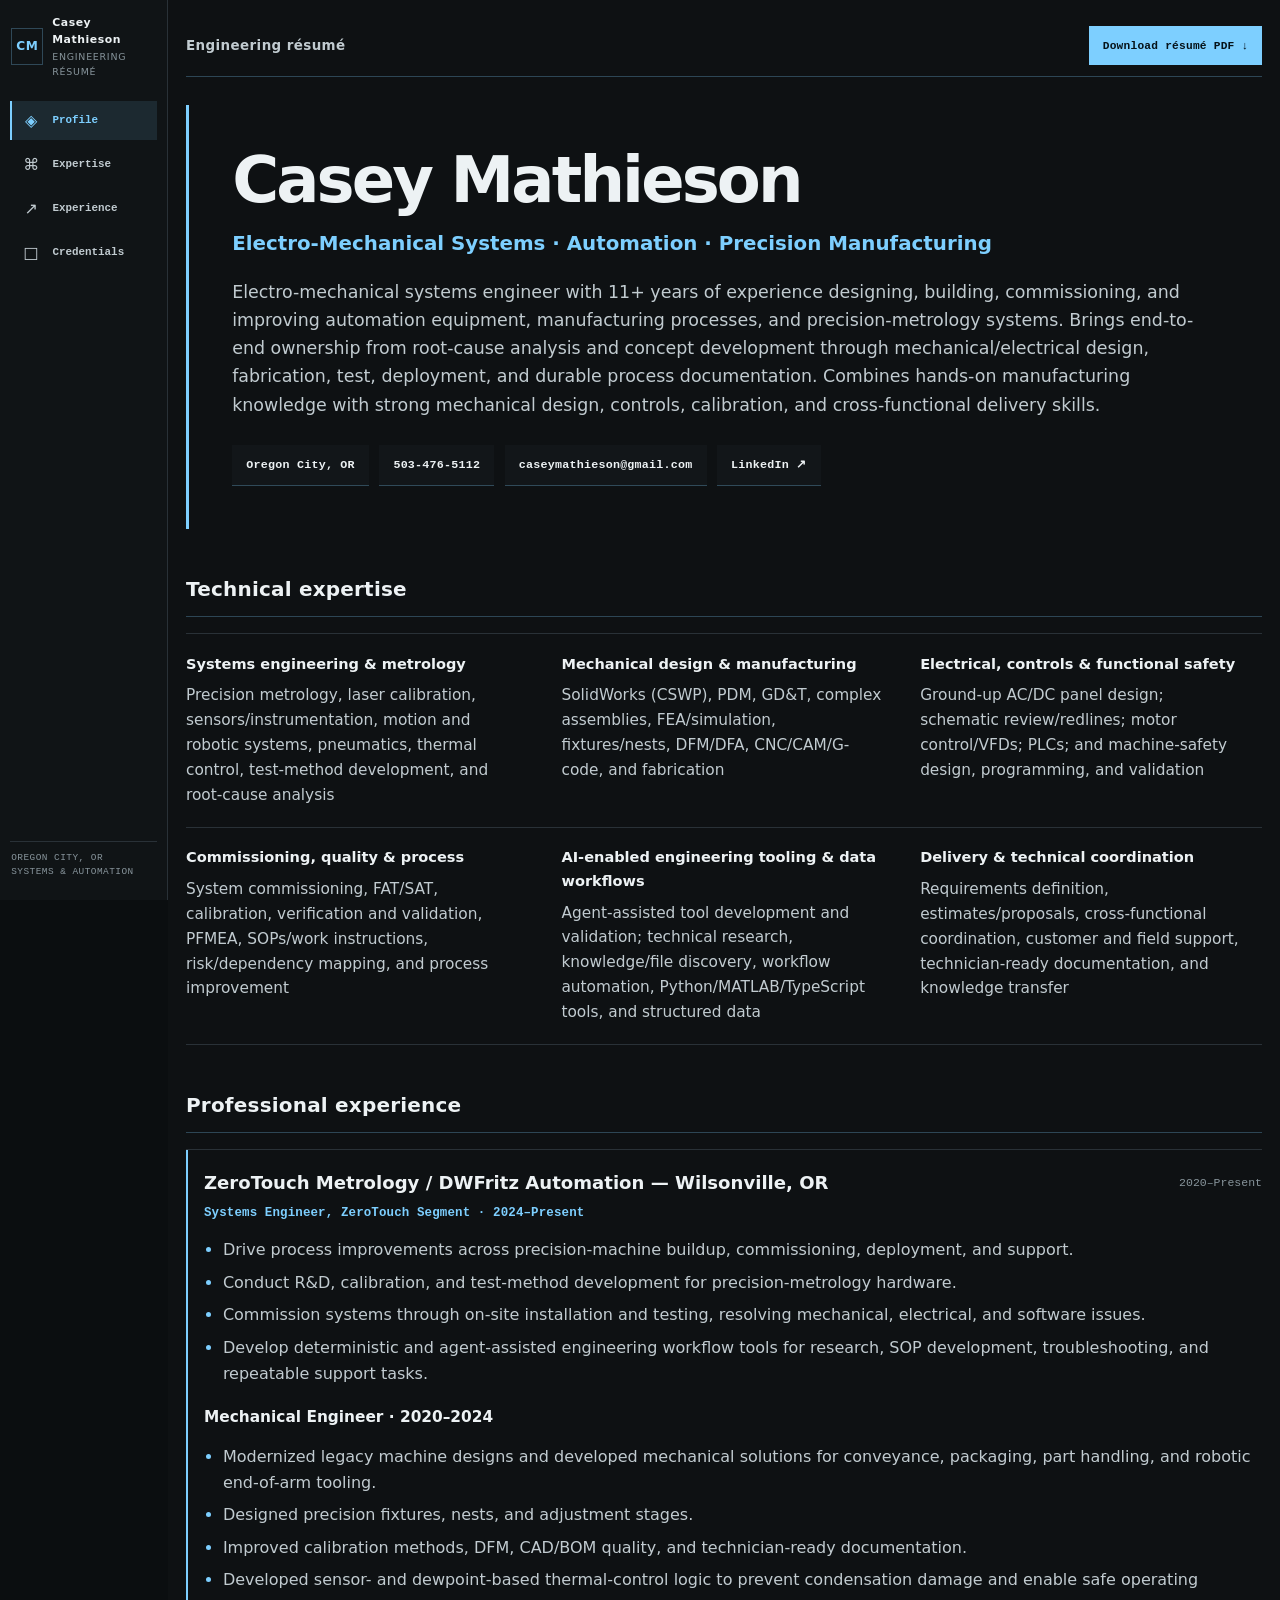
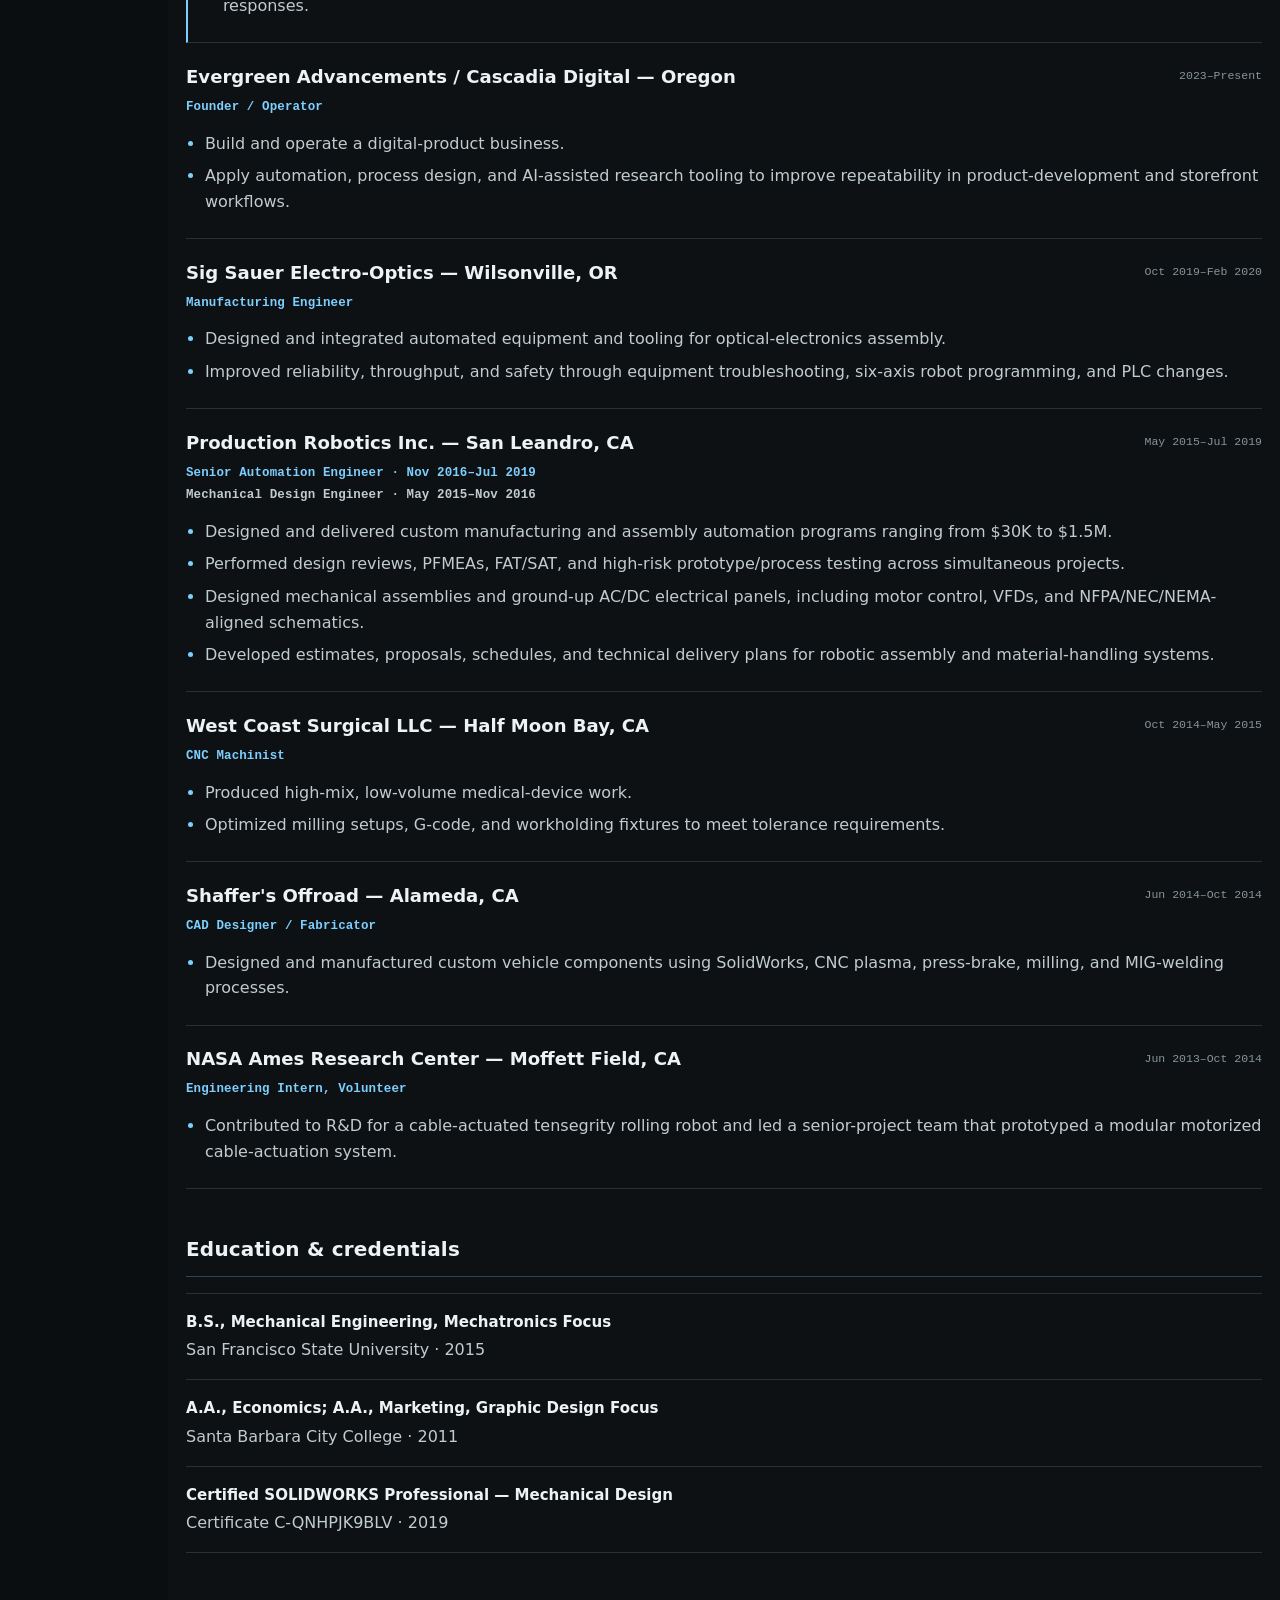
==== index.html @ cd9020d1 "feat: enforce resume content parity" ====
<!doctype html>
<html lang="en">
<head>
  <meta charset="utf-8">
  <meta name="viewport" content="width=device-width, initial-scale=1">
  <meta name="description" content="Casey Mathieson — electro-mechanical systems engineer specializing in automation, precision manufacturing, and metrology.">
  <meta name="theme-color" content="#080a0b">
  <title>Casey Mathieson | Electro-Mechanical Systems Engineer</title>
  <style>
    :root {
      color-scheme: dark;
      --hub-void: #0b0e10;
      --bg-primary: #0e1113;
      --bg-secondary: #121619;
      --border: #293137;
      --rule: rgba(125, 207, 255, .28);
      --text-primary: #edf2f4;
      --text-secondary: #c1cbd0;
      --text-muted: #87949b;
      --accent-cyan: #7dcfff;
      --accent-cyan-strong: #43c4ff;
      --accent-cyan-bg: rgba(125, 207, 255, .11);
    }
    * { box-sizing: border-box; }
    html { scroll-behavior: smooth; }
    body {
      min-width: 20rem;
      min-height: 100vh;
      margin: 0;
      background: var(--hub-void);
      color: var(--text-primary);
      font: 16px/1.62 Inter, "Segoe UI Variable", "Segoe UI", system-ui, -apple-system, BlinkMacSystemFont, sans-serif;
    }
    a { color: inherit; text-decoration: none; }
    a:hover { color: var(--accent-cyan); }
    .mono, .rail-label, .dates, .role, .contact-link, .download-action {
      font-family: "JetBrains Mono", "Cascadia Code", "SF Mono", Consolas, monospace;
    }
    .resume-shell { display: flex; min-height: 100vh; }
    .resume-rail {
      position: sticky;
      top: 0;
      display: flex;
      flex: 0 0 10.5rem;
      flex-direction: column;
      width: 10.5rem;
      height: 100vh;
      gap: .7rem;
      padding: .75rem .6rem;
      overflow-y: auto;
      background: #101416;
      border-right: 1px solid var(--border);
    }
    .rail-brand {
      display: flex;
      align-items: center;
      gap: .55rem;
      padding: .1rem .1rem .65rem;
      color: var(--text-secondary);
    }
    .brand-mark {
      display: inline-grid;
      width: 2.35rem;
      height: 2.35rem;
      place-items: center;
      border: 1px solid var(--rule);
      color: var(--accent-cyan);
      font-size: .76rem;
      font-weight: 800;
      letter-spacing: .05em;
    }
    .rail-brand strong, .rail-brand small { display: block; }
    .rail-brand strong { color: var(--text-primary); font-size: .68rem; letter-spacing: .05em; }
    .rail-brand small { color: var(--text-muted); font-size: .59rem; letter-spacing: .08em; text-transform: uppercase; }
    .rail-nav { display: grid; gap: .3rem; }
    .rail-link {
      display: flex;
      align-items: center;
      gap: .55rem;
      min-height: 2.45rem;
      padding: .25rem .45rem;
      border-left: 2px solid transparent;
      color: var(--text-secondary);
      transition: border-color .15s ease, color .15s ease, background .15s ease;
    }
    .rail-link:hover, .rail-link:focus-visible { background: var(--accent-cyan-bg); color: var(--text-primary); outline: none; }
    .rail-link.is-active { border-color: var(--accent-cyan); background: var(--accent-cyan-bg); color: var(--accent-cyan); }
    .rail-icon { display: inline-grid; flex: 0 0 1.55rem; width: 1.55rem; height: 1.55rem; place-items: center; font-size: 1rem; }
    .rail-label { overflow: hidden; font-size: .68rem; font-weight: 700; line-height: 1.15; text-overflow: ellipsis; white-space: nowrap; }
    .rail-spacer { flex: 1; }
    .rail-note { padding: .6rem .1rem 0; border-top: 1px solid var(--border); color: var(--text-muted); font: .59rem/1.45 "JetBrains Mono", "Cascadia Code", Consolas, monospace; letter-spacing: .05em; text-transform: uppercase; }
    .site-main { flex: 1; min-width: 0; padding: 1rem 1.125rem 3rem; background: var(--bg-primary); }
    .content { width: min(100%, 78rem); margin: 0 auto; }
    .topbar {
      display: flex;
      align-items: center;
      justify-content: space-between;
      min-height: 3.8rem;
      gap: 1rem;
      border-bottom: 1px solid var(--rule);
    }
    .topbar-title { color: var(--text-secondary); font-size: .84rem; font-weight: 700; letter-spacing: .03em; }
    .topbar-actions { display: flex; align-items: center; justify-content: flex-end; gap: .55rem; }
    .download-action {
      display: inline-flex;
      align-items: center;
      min-height: 2.45rem;
      padding: 0 .85rem;
      background: var(--accent-cyan);
      color: #061218;
      font-size: .7rem;
      font-weight: 800;
      letter-spacing: .02em;
      transition: background .15s ease, transform .15s ease;
    }
    .download-action:hover, .download-action:focus-visible { background: var(--accent-cyan-strong); color: #061218; outline: 2px solid var(--accent-cyan); outline-offset: 2px; transform: translateY(-1px); }
    .hero { margin-top: 1.75rem; padding: clamp(1.3rem, 4vw, 2.7rem); border-left: 3px solid var(--accent-cyan); }
    h1 { max-width: 20ch; margin: 0; color: var(--text-primary); font-size: clamp(2.1rem, 5vw, 4.4rem); line-height: 1; letter-spacing: -.045em; }
    .target { max-width: 52rem; margin: 1rem 0 0; color: var(--accent-cyan); font-size: clamp(1rem, 2vw, 1.24rem); font-weight: 700; }
    .summary { max-width: 61rem; margin: 1.1rem 0 0; color: var(--text-secondary); font-size: 1.09rem; }
    .contact-strip { display: flex; flex-wrap: wrap; gap: .65rem; margin-top: 1.65rem; }
    .contact-link {
      display: inline-flex;
      align-items: center;
      min-height: 2.55rem;
      padding: 0 .88rem;
      border-bottom: 1px solid var(--rule);
      background: var(--bg-secondary);
      color: var(--text-primary);
      font-size: .73rem;
      font-weight: 700;
      letter-spacing: .02em;
      transition: background .15s ease, color .15s ease;
    }
    .contact-link:hover, .contact-link:focus-visible { background: var(--accent-cyan-bg); color: var(--accent-cyan); outline: none; }
    section { margin-top: 2.75rem; scroll-margin-top: 1rem; }
    .section-heading { margin-bottom: 1rem; padding-bottom: .65rem; border-bottom: 1px solid var(--rule); }
    h2 { margin: 0; color: var(--text-primary); font-size: 1.25rem; letter-spacing: .01em; }
    .hub-grid { display: grid; grid-template-columns: repeat(3, minmax(0, 1fr)); border-top: 1px solid var(--border); }
    .skill-card { min-height: 10.7rem; padding: 1.1rem 1.05rem 1.2rem 0; border-bottom: 1px solid var(--border); }
    .skill-card:not(:nth-child(3n + 1)) { padding-left: 1.05rem; }
    .skill-card p { margin: 0; color: var(--text-secondary); font-size: .96rem; }
    .skill-card strong { display: block; margin-bottom: .5rem; color: var(--text-primary); font-size: .91rem; }
    .experience-grid { border-top: 1px solid var(--border); }
    .job-card { padding: 1.35rem 0 1.45rem; border-bottom: 1px solid var(--border); }
    .job-card.featured { border-left: 2px solid var(--accent-cyan); padding-left: 1rem; }
    .job-head { display: flex; align-items: start; justify-content: space-between; gap: 1rem; }
    h3 { margin: 0; color: var(--text-primary); font-size: 1.13rem; line-height: 1.3; }
    .dates { flex: 0 0 auto; margin: .15rem 0 0; color: var(--text-muted); font-size: .72rem; text-align: right; }
    .role { margin: .52rem 0 0; color: var(--accent-cyan); font-size: .78rem; font-weight: 700; letter-spacing: .01em; }
    .role + .role { margin-top: .12rem; color: var(--text-secondary); }
    h4 { margin: 1.15rem 0 0; color: var(--text-primary); font-size: .96rem; }
    ul { margin: .85rem 0 0; padding-left: 1.18rem; color: var(--text-secondary); }
    li + li { margin-top: .42rem; }
    li::marker { color: var(--accent-cyan); }
    .credentials { border-top: 1px solid var(--border); }
    .credential { padding: 1rem 0; border-bottom: 1px solid var(--border); color: var(--text-secondary); }
    .credential strong { display: block; margin-bottom: .2rem; color: var(--text-primary); font-size: .94rem; }
    @media (max-width: 1180px) {
      .hub-grid { grid-template-columns: repeat(2, minmax(0, 1fr)); }
      .skill-card:not(:nth-child(3n + 1)) { padding-left: 0; }
      .skill-card:nth-child(even) { padding-left: 1.05rem; }
    }
    @media (max-width: 760px) {
      .resume-shell { display: block; }
      .resume-rail { position: sticky; z-index: 2; flex-direction: row; width: 100%; height: auto; min-height: 3.45rem; padding: .5rem .65rem; overflow-x: auto; overflow-y: hidden; border-right: 0; border-bottom: 1px solid var(--border); }
      .rail-brand { flex: 0 0 auto; padding: 0 .2rem 0 0; }
      .rail-brand > span:last-child, .rail-label, .rail-note { display: none; }
      .rail-nav { display: flex; grid-template-columns: none; gap: .3rem; }
      .rail-link { flex: 0 0 2.4rem; width: 2.4rem; justify-content: center; padding: .25rem; }
      .rail-spacer { display: none; }
      .site-main { padding: .75rem .8rem 1.5rem; }
      .topbar { min-height: 3.35rem; }
      .topbar-title { display: none; }
      .topbar-actions { width: 100%; gap: .35rem; }
      .topbar-actions .contact-link { min-height: 2.25rem; padding: 0 .55rem; font-size: .64rem; }
      .download-action { min-height: 2.25rem; padding: 0 .65rem; font-size: .64rem; }
      .hero { margin-top: 1.15rem; padding: 1.2rem; }
      .hub-grid { grid-template-columns: 1fr; }
      .skill-card, .skill-card:not(:nth-child(3n + 1)), .skill-card:nth-child(even) { min-height: auto; padding: 1rem 0; }
      .job-head { flex-direction: column; gap: .15rem; }
      .dates { text-align: left; }
      .contact-strip { gap: .5rem; }
    }
    @media print {
      @page { margin: .48in; }
      body { background: white; color: #111; font-size: 9.5pt; }
      .resume-rail, .topbar { display: none; }
      .site-main { padding: 0; background: white; }
      .hero { margin-top: 0; padding: .08in 0 .12in .12in; border-left-color: #0c94b9; }
      h1, h2, h3, h4, .skill-card strong, .credential strong { color: #111; }
      .target, .role { color: #0b6380; }
      .summary, .skill-card p, .credential, ul { color: #333; }
      .hub-grid { grid-template-columns: repeat(3, minmax(0, 1fr)); }
      .skill-card, .job-card, .credential, .project { padding: .08in .11in; }
      .job-card { break-inside: avoid; }
      li + li { margin-top: .02in; }
    }
  </style>
</head>
<body>
  <div class="resume-shell">
    <aside class="resume-rail" aria-label="Résumé navigation">
      <a class="rail-brand" href="#profile" aria-label="Back to profile">
        <span class="brand-mark">CM</span>
        <span><strong>Casey Mathieson</strong><small>Engineering résumé</small></span>
      </a>
      <nav class="rail-nav">
        <a class="rail-link is-active" href="#profile"><span class="rail-icon" aria-hidden="true">◈</span><span class="rail-label">Profile</span></a>
        <a class="rail-link" href="#expertise"><span class="rail-icon" aria-hidden="true">⌘</span><span class="rail-label">Expertise</span></a>
        <a class="rail-link" href="#experience"><span class="rail-icon" aria-hidden="true">↗</span><span class="rail-label">Experience</span></a>
        <a class="rail-link" href="#education"><span class="rail-icon" aria-hidden="true">□</span><span class="rail-label">Credentials</span></a>
      </nav>
      <div class="rail-spacer"></div>
      <p class="rail-note">Oregon City, OR<br>Systems &amp; Automation</p>
    </aside>

    <main class="site-main">
      <div class="content">
        <header class="topbar">
          <span class="topbar-title">Engineering résumé</span>
          <div class="topbar-actions">
            <a class="download-action" href="casey-mathieson-resume.pdf" download>Download résumé PDF ↓</a>
          </div>
        </header>

        <section class="hero" id="profile" aria-labelledby="name">
          <h1 id="name">Casey Mathieson</h1>
          <p class="target">Electro-Mechanical Systems · Automation · Precision Manufacturing</p>
          <p class="summary">Electro-mechanical systems engineer with 11+ years of experience designing, building, commissioning, and improving automation equipment, manufacturing processes, and precision-metrology systems. Brings end-to-end ownership from root-cause analysis and concept development through mechanical/electrical design, fabrication, test, deployment, and durable process documentation. Combines hands-on manufacturing knowledge with strong mechanical design, controls, calibration, and cross-functional delivery skills.</p>
          <div class="contact-strip" aria-label="Contact details">
            <span class="contact-link">Oregon City, OR</span>
            <a class="contact-link" href="tel:+15034765112">503-476-5112</a>
            <a class="contact-link" href="mailto:caseymathieson@gmail.com">caseymathieson@gmail.com</a>
            <a class="contact-link" href="https://www.linkedin.com/in/caseymathieson/">LinkedIn ↗</a>
          </div>
        </section>

        <section id="expertise" aria-labelledby="expertise-title">
          <div class="section-heading"><h2 id="expertise-title">Technical expertise</h2></div>
          <div class="hub-grid">
            <article class="skill-card"><strong>Systems engineering &amp; metrology</strong><p>Precision metrology, laser calibration, sensors/instrumentation, motion and robotic systems, pneumatics, thermal control, test-method development, and root-cause analysis</p></article>
            <article class="skill-card"><strong>Mechanical design &amp; manufacturing</strong><p>SolidWorks (CSWP), PDM, GD&amp;T, complex assemblies, FEA/simulation, fixtures/nests, DFM/DFA, CNC/CAM/G-code, and fabrication</p></article>
            <article class="skill-card"><strong>Electrical, controls &amp; functional safety</strong><p>Ground-up AC/DC panel design; schematic review/redlines; motor control/VFDs; PLCs; and machine-safety design, programming, and validation</p></article>
            <article class="skill-card"><strong>Commissioning, quality &amp; process</strong><p>System commissioning, FAT/SAT, calibration, verification and validation, PFMEA, SOPs/work instructions, risk/dependency mapping, and process improvement</p></article>
            <article class="skill-card"><strong>AI-enabled engineering tooling &amp; data workflows</strong><p>Agent-assisted tool development and validation; technical research, knowledge/file discovery, workflow automation, Python/MATLAB/TypeScript tools, and structured data</p></article>
            <article class="skill-card"><strong>Delivery &amp; technical coordination</strong><p>Requirements definition, estimates/proposals, cross-functional coordination, customer and field support, technician-ready documentation, and knowledge transfer</p></article>
          </div>
        </section>

        <section id="experience" aria-labelledby="experience-title">
          <div class="section-heading"><h2 id="experience-title">Professional experience</h2></div>
          <div class="experience-grid">
            <article class="job-card featured">
              <div class="job-head"><h3>ZeroTouch Metrology / DWFritz Automation — Wilsonville, OR</h3><span class="dates">2020–Present</span></div>
              <p class="role">Systems Engineer, ZeroTouch Segment · 2024–Present</p>
              <ul>
                <li>Drive process improvements across precision-machine buildup, commissioning, deployment, and support.</li>
                <li>Conduct R&amp;D, calibration, and test-method development for precision-metrology hardware.</li>
                <li>Commission systems through on-site installation and testing, resolving mechanical, electrical, and software issues.</li>
                <li>Develop deterministic and agent-assisted engineering workflow tools for research, SOP development, troubleshooting, and repeatable support tasks.</li>
              </ul>
              <h4>Mechanical Engineer · 2020–2024</h4>
              <ul>
                <li>Modernized legacy machine designs and developed mechanical solutions for conveyance, packaging, part handling, and robotic end-of-arm tooling.</li>
                <li>Designed precision fixtures, nests, and adjustment stages.</li>
                <li>Improved calibration methods, DFM, CAD/BOM quality, and technician-ready documentation.</li>
                <li>Developed sensor- and dewpoint-based thermal-control logic to prevent condensation damage and enable safe operating responses.</li>
              </ul>
            </article>

            <article class="job-card">
              <div class="job-head"><h3>Evergreen Advancements / Cascadia Digital — Oregon</h3><span class="dates">2023–Present</span></div>
              <p class="role">Founder / Operator</p>
              <ul>
                <li>Build and operate a digital-product business.</li>
                <li>Apply automation, process design, and AI-assisted research tooling to improve repeatability in product-development and storefront workflows.</li>
              </ul>
            </article>

            <article class="job-card">
              <div class="job-head"><h3>Sig Sauer Electro-Optics — Wilsonville, OR</h3><span class="dates">Oct 2019–Feb 2020</span></div>
              <p class="role">Manufacturing Engineer</p>
              <ul>
                <li>Designed and integrated automated equipment and tooling for optical-electronics assembly.</li>
                <li>Improved reliability, throughput, and safety through equipment troubleshooting, six-axis robot programming, and PLC changes.</li>
              </ul>
            </article>

            <article class="job-card">
              <div class="job-head"><h3>Production Robotics Inc. — San Leandro, CA</h3><span class="dates">May 2015–Jul 2019</span></div>
              <p class="role">Senior Automation Engineer · Nov 2016–Jul 2019</p>
              <p class="role">Mechanical Design Engineer · May 2015–Nov 2016</p>
              <ul>
                <li>Designed and delivered custom manufacturing and assembly automation programs ranging from $30K to $1.5M.</li>
                <li>Performed design reviews, PFMEAs, FAT/SAT, and high-risk prototype/process testing across simultaneous projects.</li>
                <li>Designed mechanical assemblies and ground-up AC/DC electrical panels, including motor control, VFDs, and NFPA/NEC/NEMA-aligned schematics.</li>
                <li>Developed estimates, proposals, schedules, and technical delivery plans for robotic assembly and material-handling systems.</li>
              </ul>
            </article>

            <article class="job-card">
              <div class="job-head"><h3>West Coast Surgical LLC — Half Moon Bay, CA</h3><span class="dates">Oct 2014–May 2015</span></div>
              <p class="role">CNC Machinist</p>
              <ul>
                <li>Produced high-mix, low-volume medical-device work.</li>
                <li>Optimized milling setups, G-code, and workholding fixtures to meet tolerance requirements.</li>
              </ul>
            </article>

            <article class="job-card">
              <div class="job-head"><h3>Shaffer's Offroad — Alameda, CA</h3><span class="dates">Jun 2014–Oct 2014</span></div>
              <p class="role">CAD Designer / Fabricator</p>
              <ul><li>Designed and manufactured custom vehicle components using SolidWorks, CNC plasma, press-brake, milling, and MIG-welding processes.</li></ul>
            </article>

            <article class="job-card">
              <div class="job-head"><h3>NASA Ames Research Center — Moffett Field, CA</h3><span class="dates">Jun 2013–Oct 2014</span></div>
              <p class="role">Engineering Intern, Volunteer</p>
              <ul><li>Contributed to R&amp;D for a cable-actuated tensegrity rolling robot and led a senior-project team that prototyped a modular motorized cable-actuation system.</li></ul>
            </article>
          </div>
        </section>

        <section id="education" aria-labelledby="education-title">
          <div class="section-heading"><h2 id="education-title">Education &amp; credentials</h2></div>
          <div class="credentials">
            <div class="credential"><strong>B.S., Mechanical Engineering, Mechatronics Focus</strong>San Francisco State University · 2015</div>
            <div class="credential"><strong>A.A., Economics; A.A., Marketing, Graphic Design Focus</strong>Santa Barbara City College · 2011</div>
            <div class="credential"><strong>Certified SOLIDWORKS Professional — Mechanical Design</strong>Certificate C-QNHPJK9BLV · 2019</div>
          </div>
        </section>
      </div>
    </main>
  </div>
</body>
</html>
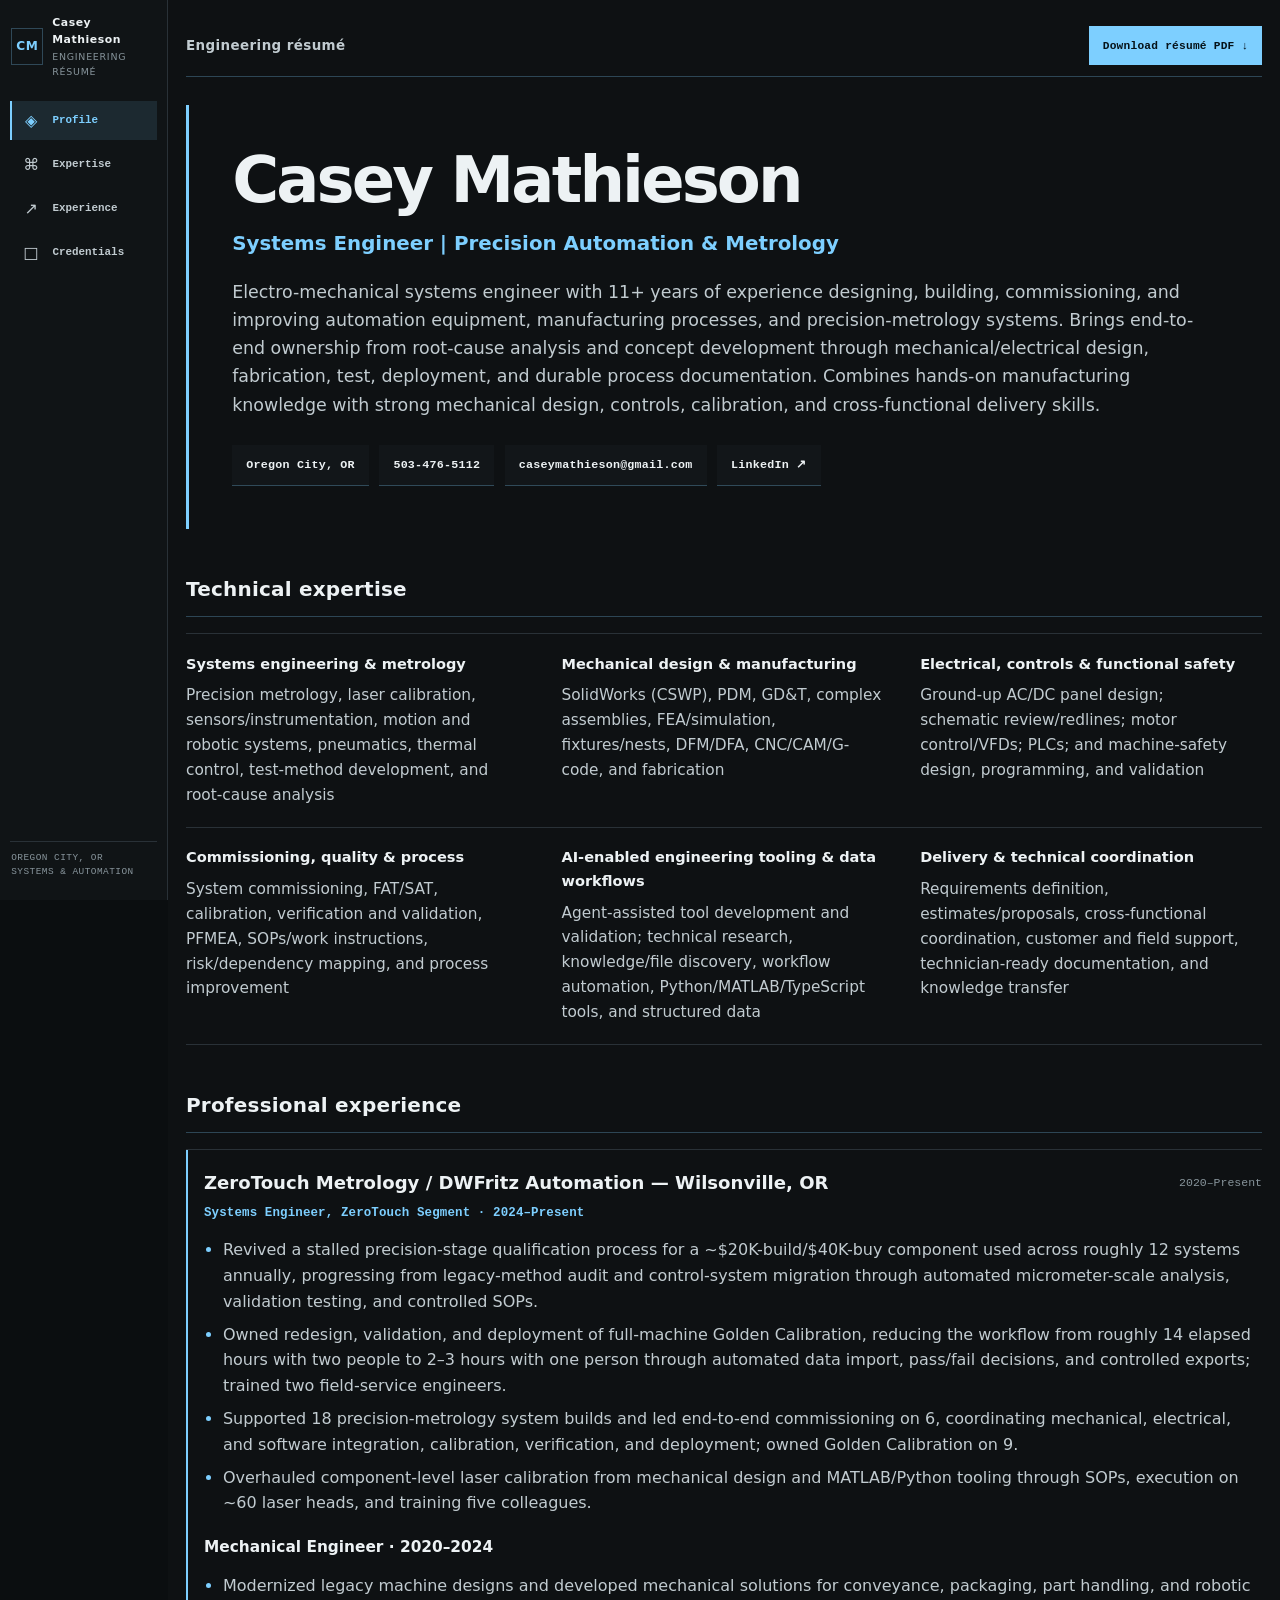
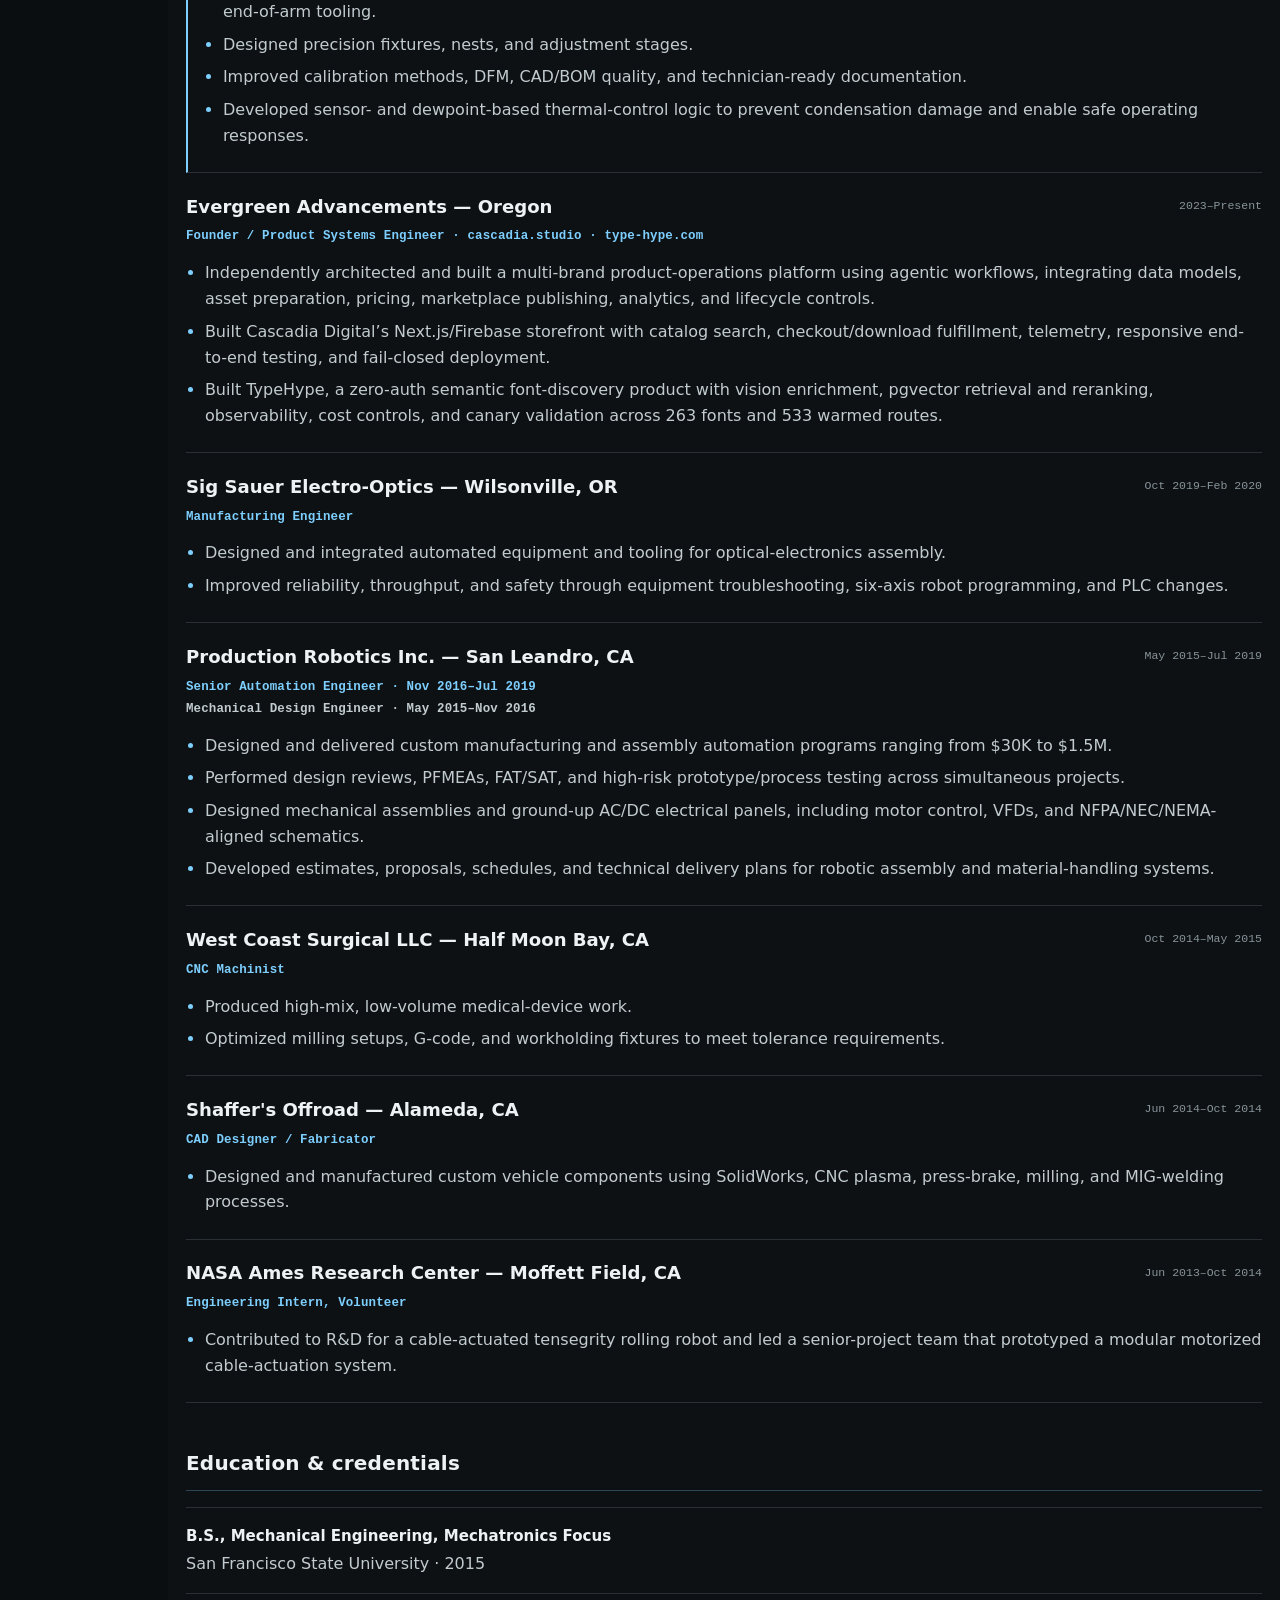
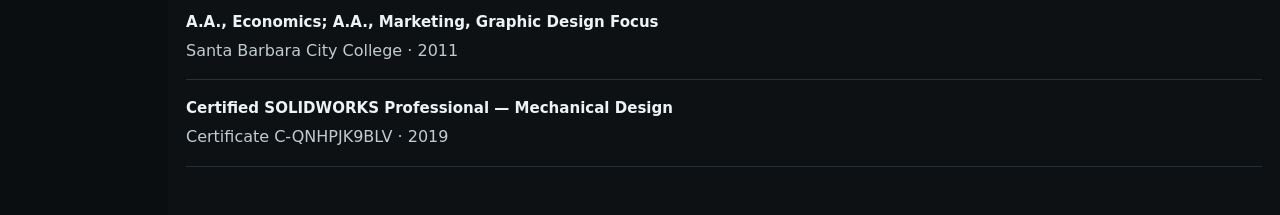
==== commit e4ab7ad7: "feat(resume): update headline and experience metrics" ====
--- a/index.html
+++ b/index.html
@@ -3,6 +3,7 @@
 <head>
   <meta charset="utf-8">
   <meta name="viewport" content="width=device-width, initial-scale=1">
+  <link rel="icon" type="image/svg+xml" href="/favicon.svg">
   <meta name="description" content="Casey Mathieson — electro-mechanical systems engineer specializing in automation, precision manufacturing, and metrology.">
   <meta name="theme-color" content="#080a0b">
   <title>Casey Mathieson | Electro-Mechanical Systems Engineer</title>
@@ -226,7 +227,7 @@
 
         <section class="hero" id="profile" aria-labelledby="name">
           <h1 id="name">Casey Mathieson</h1>
-          <p class="target">Electro-Mechanical Systems · Automation · Precision Manufacturing</p>
+          <p class="target">Systems Engineer | Precision Automation &amp; Metrology</p>
           <p class="summary">Electro-mechanical systems engineer with 11+ years of experience designing, building, commissioning, and improving automation equipment, manufacturing processes, and precision-metrology systems. Brings end-to-end ownership from root-cause analysis and concept development through mechanical/electrical design, fabrication, test, deployment, and durable process documentation. Combines hands-on manufacturing knowledge with strong mechanical design, controls, calibration, and cross-functional delivery skills.</p>
           <div class="contact-strip" aria-label="Contact details">
             <span class="contact-link">Oregon City, OR</span>
@@ -255,10 +256,10 @@
               <div class="job-head"><h3>ZeroTouch Metrology / DWFritz Automation — Wilsonville, OR</h3><span class="dates">2020–Present</span></div>
               <p class="role">Systems Engineer, ZeroTouch Segment · 2024–Present</p>
               <ul>
-                <li>Drive process improvements across precision-machine buildup, commissioning, deployment, and support.</li>
-                <li>Conduct R&amp;D, calibration, and test-method development for precision-metrology hardware.</li>
-                <li>Commission systems through on-site installation and testing, resolving mechanical, electrical, and software issues.</li>
-                <li>Develop deterministic and agent-assisted engineering workflow tools for research, SOP development, troubleshooting, and repeatable support tasks.</li>
+                <li>Revived a stalled precision-stage qualification process for a ~$20K-build/$40K-buy component used across roughly 12 systems annually, progressing from legacy-method audit and control-system migration through automated micrometer-scale analysis, validation testing, and controlled SOPs.</li>
+                <li>Owned redesign, validation, and deployment of full-machine Golden Calibration, reducing the workflow from roughly 14 elapsed hours with two people to 2–3 hours with one person through automated data import, pass/fail decisions, and controlled exports; trained two field-service engineers.</li>
+                <li>Supported 18 precision-metrology system builds and led end-to-end commissioning on 6, coordinating mechanical, electrical, and software integration, calibration, verification, and deployment; owned Golden Calibration on 9.</li>
+                <li>Overhauled component-level laser calibration from mechanical design and MATLAB/Python tooling through SOPs, execution on ~60 laser heads, and training five colleagues.</li>
               </ul>
               <h4>Mechanical Engineer · 2020–2024</h4>
               <ul>
@@ -270,11 +271,12 @@
             </article>
 
             <article class="job-card">
-              <div class="job-head"><h3>Evergreen Advancements / Cascadia Digital — Oregon</h3><span class="dates">2023–Present</span></div>
-              <p class="role">Founder / Operator</p>
-              <ul>
-                <li>Build and operate a digital-product business.</li>
-                <li>Apply automation, process design, and AI-assisted research tooling to improve repeatability in product-development and storefront workflows.</li>
+              <div class="job-head"><h3>Evergreen Advancements — Oregon</h3><span class="dates">2023–Present</span></div>
+              <p class="role">Founder / Product Systems Engineer · <a href="https://cascadia.studio/">cascadia.studio</a> · <a href="https://type-hype.com/">type-hype.com</a></p>
+              <ul>
+                <li>Independently architected and built a multi-brand product-operations platform using agentic workflows, integrating data models, asset preparation, pricing, marketplace publishing, analytics, and lifecycle controls.</li>
+                <li>Built Cascadia Digital’s Next.js/Firebase storefront with catalog search, checkout/download fulfillment, telemetry, responsive end-to-end testing, and fail-closed deployment.</li>
+                <li>Built TypeHype, a zero-auth semantic font-discovery product with vision enrichment, pgvector retrieval and reranking, observability, cost controls, and canary validation across 263 fonts and 533 warmed routes.</li>
               </ul>
             </article>
 
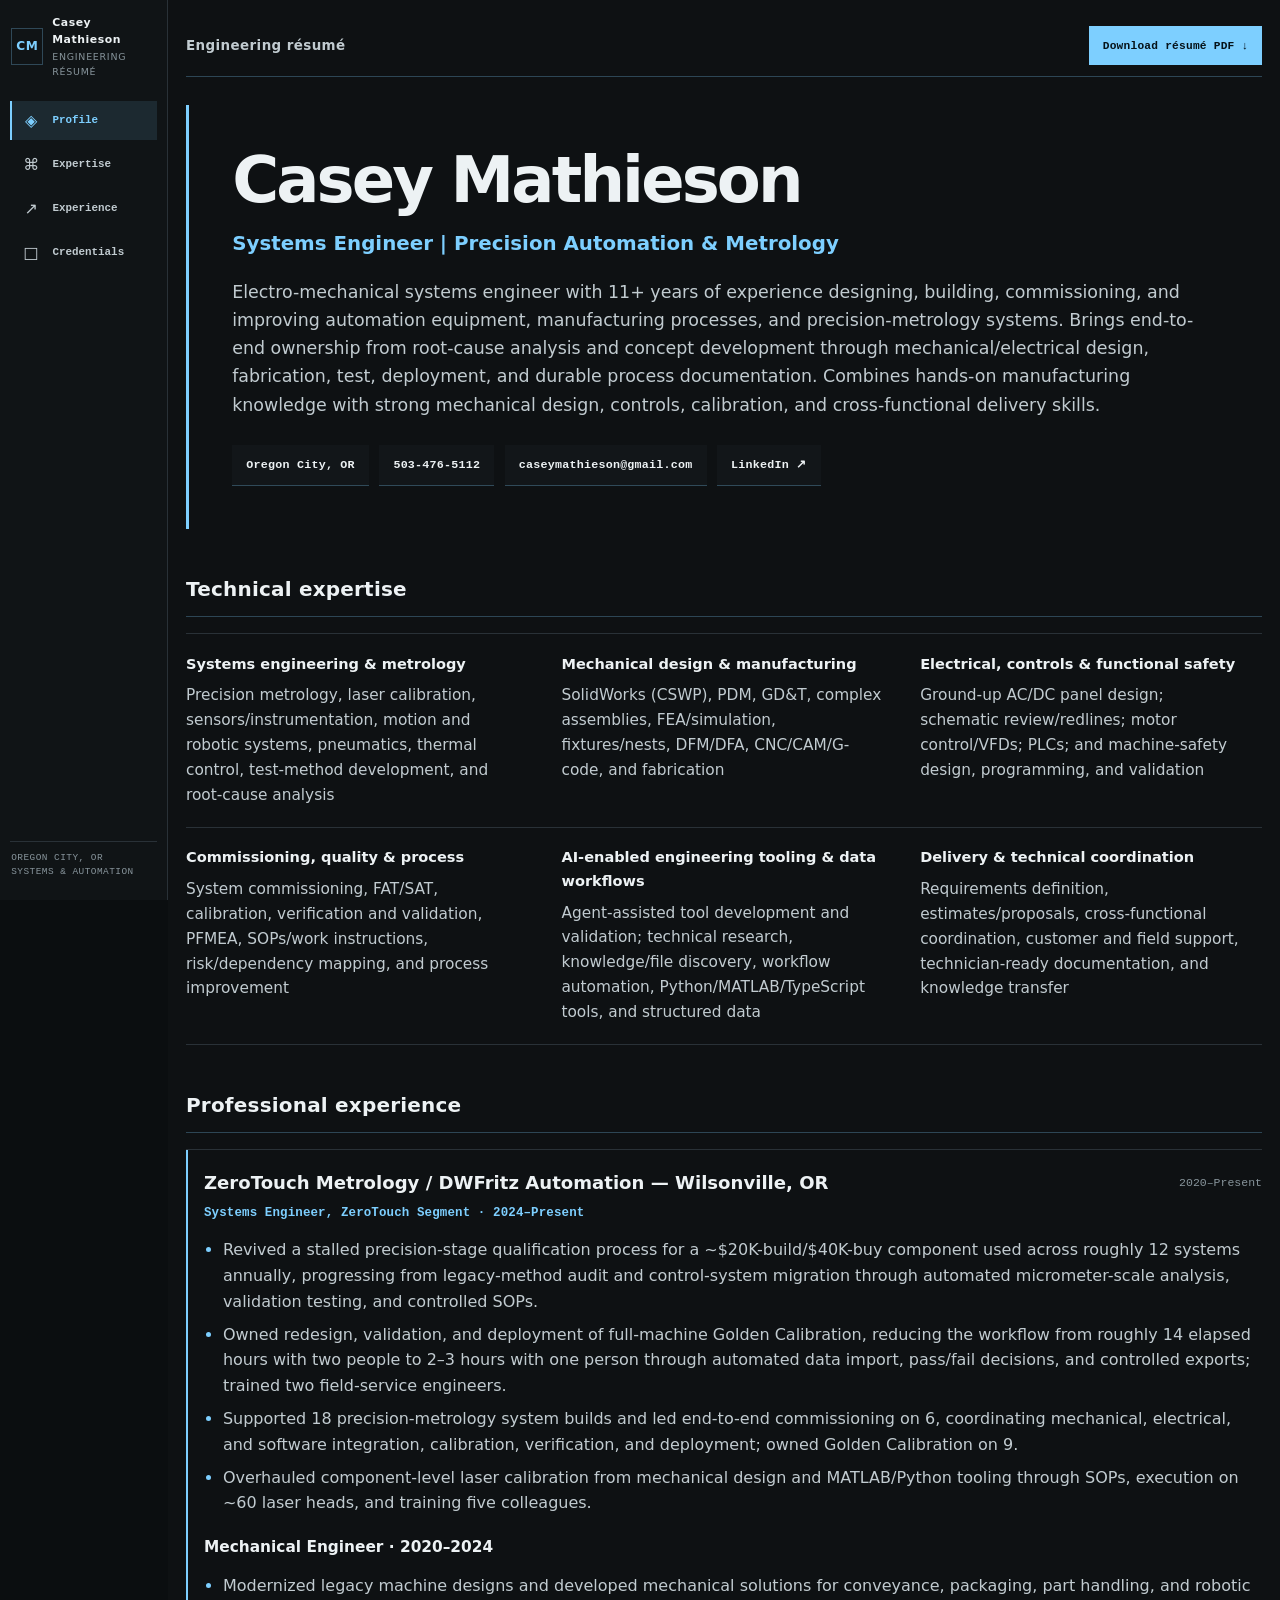
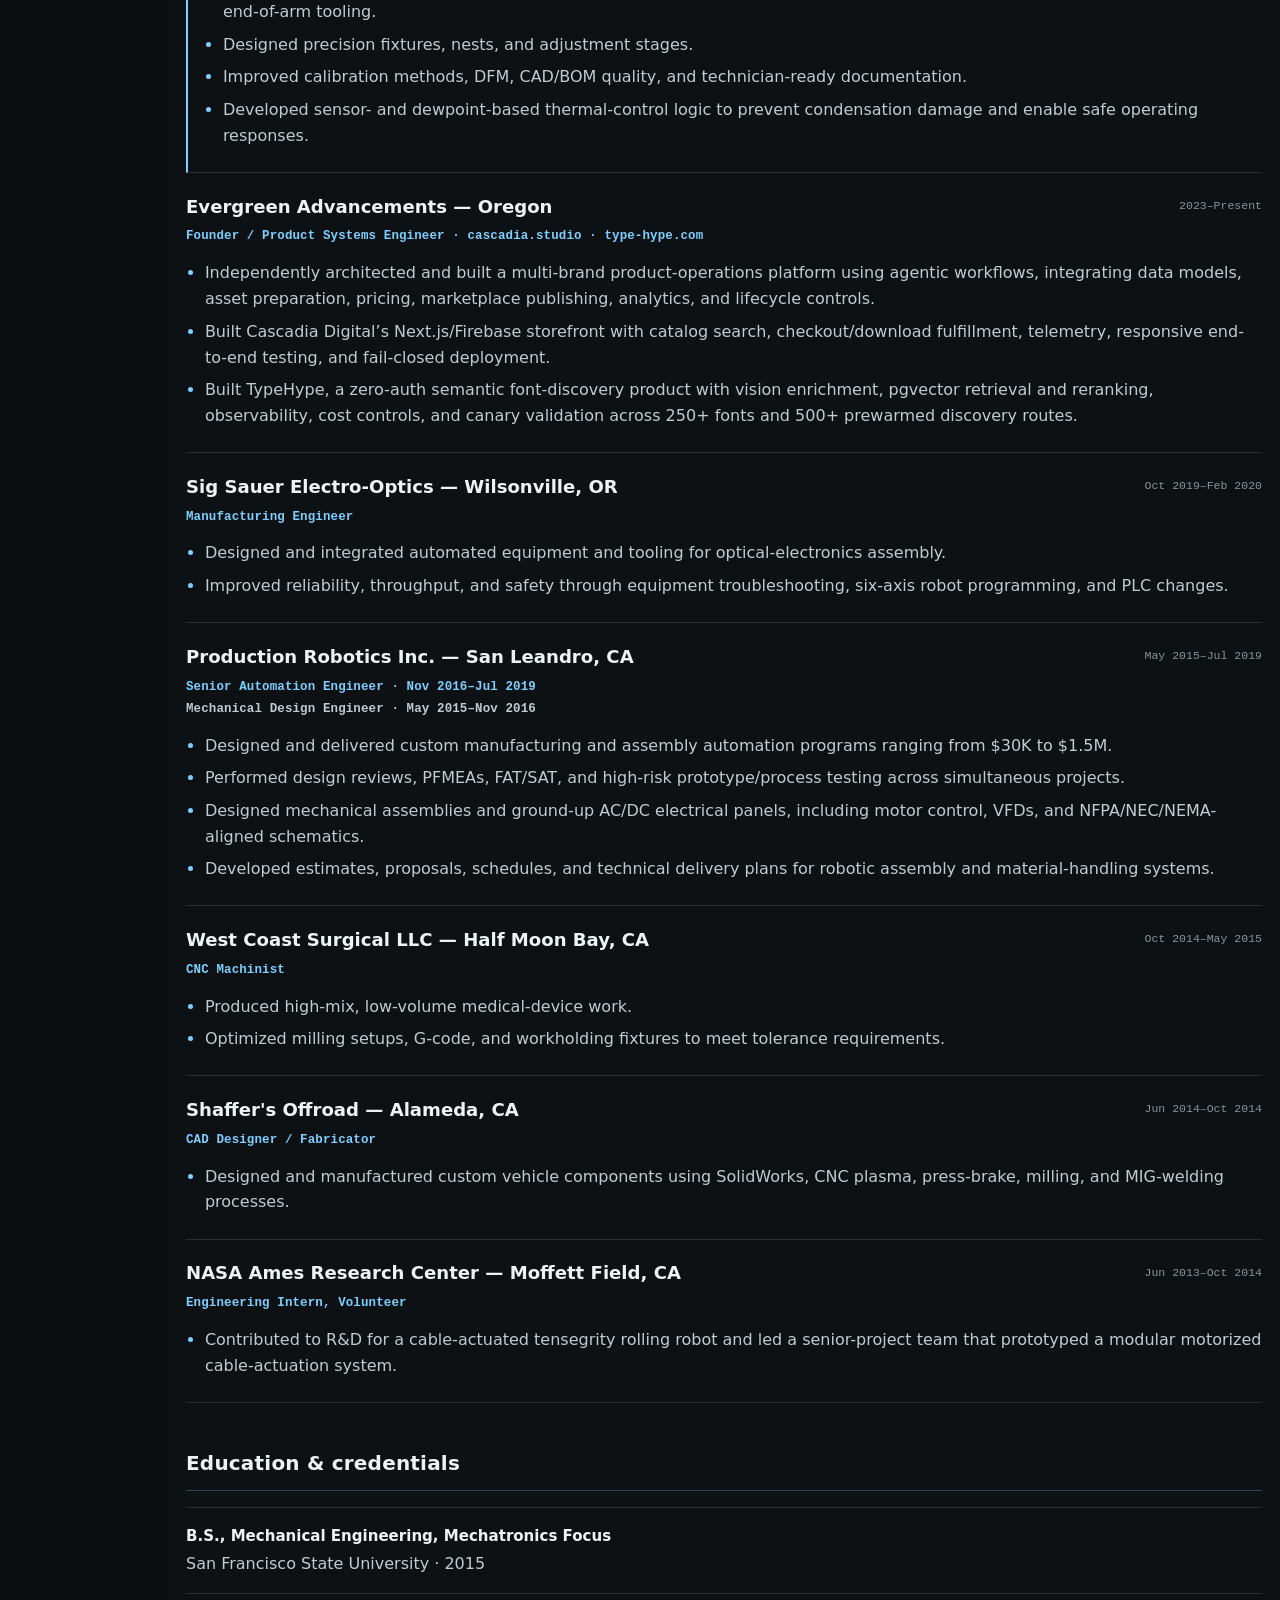
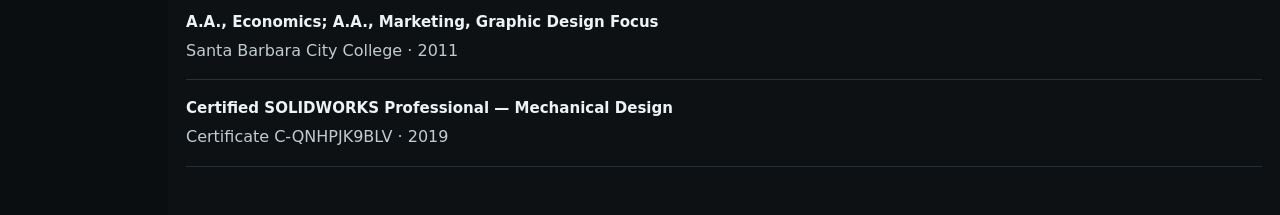
==== commit 5c47c3f7: "refactor(resume): simplify TypeHype scale metrics" ====
--- a/index.html
+++ b/index.html
@@ -276,7 +276,7 @@
               <ul>
                 <li>Independently architected and built a multi-brand product-operations platform using agentic workflows, integrating data models, asset preparation, pricing, marketplace publishing, analytics, and lifecycle controls.</li>
                 <li>Built Cascadia Digital’s Next.js/Firebase storefront with catalog search, checkout/download fulfillment, telemetry, responsive end-to-end testing, and fail-closed deployment.</li>
-                <li>Built TypeHype, a zero-auth semantic font-discovery product with vision enrichment, pgvector retrieval and reranking, observability, cost controls, and canary validation across 263 fonts and 533 warmed routes.</li>
+                <li>Built TypeHype, a zero-auth semantic font-discovery product with vision enrichment, pgvector retrieval and reranking, observability, cost controls, and canary validation across 250+ fonts and 500+ prewarmed discovery routes.</li>
               </ul>
             </article>
 
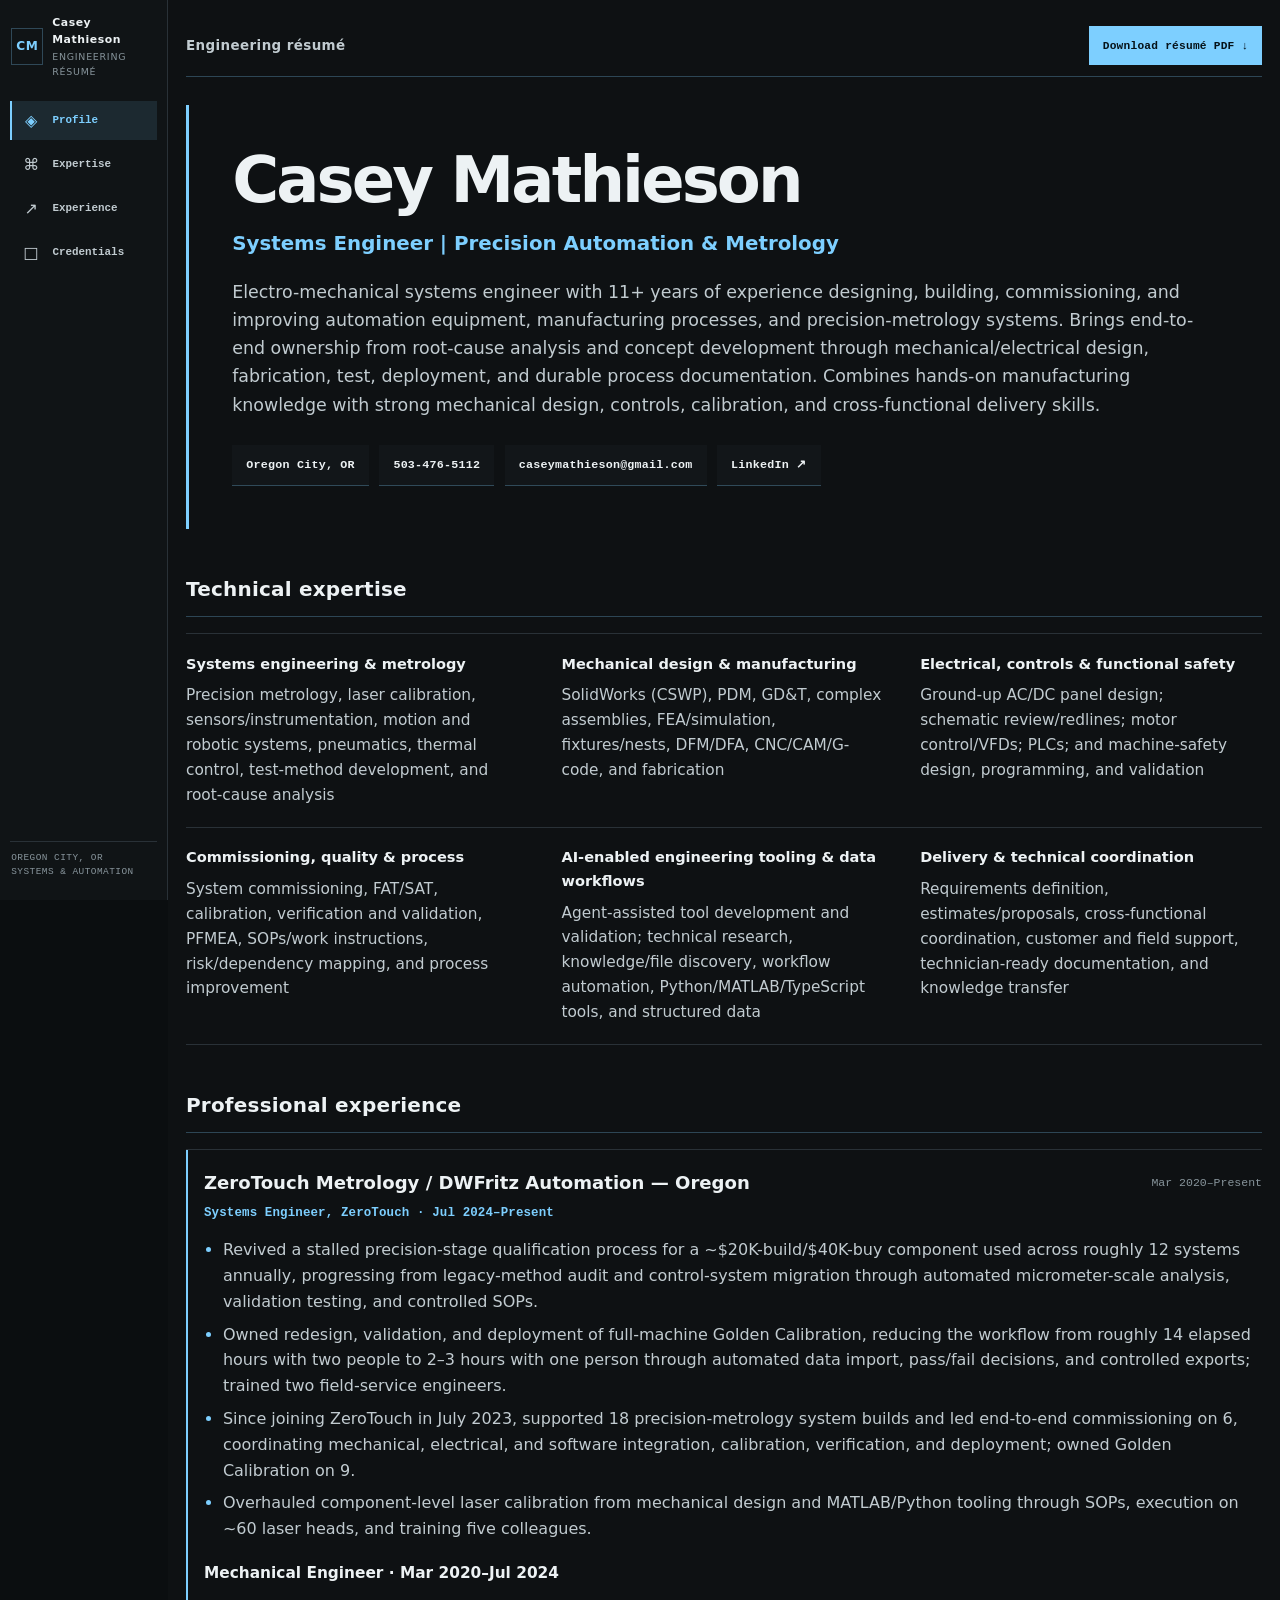
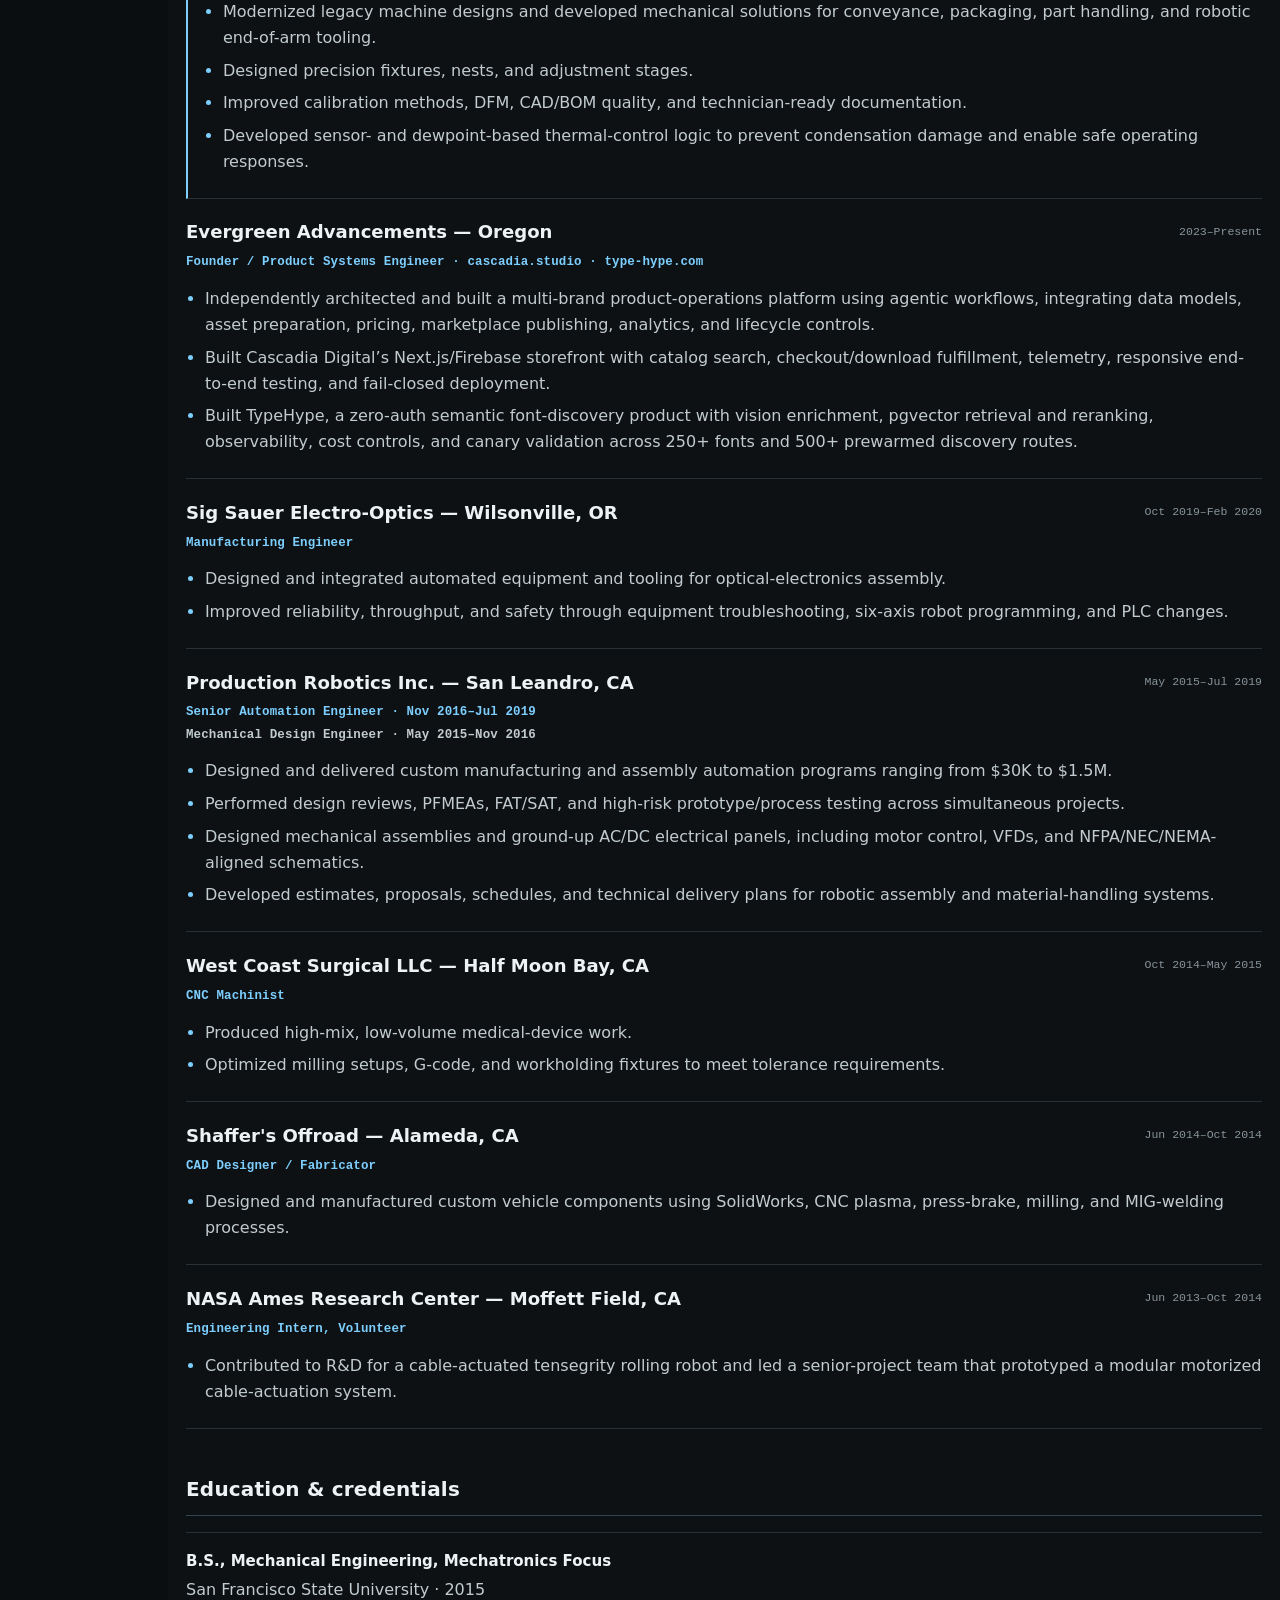
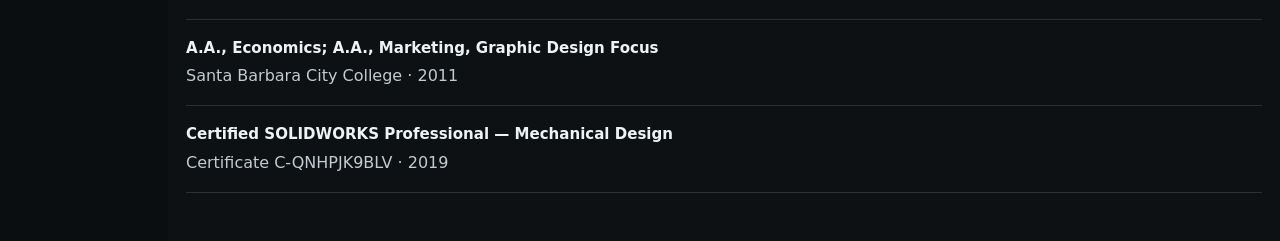
==== commit afbc1014: "fix(resume): clarify ZeroTouch role progression" ====
--- a/index.html
+++ b/index.html
@@ -253,15 +253,15 @@
           <div class="section-heading"><h2 id="experience-title">Professional experience</h2></div>
           <div class="experience-grid">
             <article class="job-card featured">
-              <div class="job-head"><h3>ZeroTouch Metrology / DWFritz Automation — Wilsonville, OR</h3><span class="dates">2020–Present</span></div>
-              <p class="role">Systems Engineer, ZeroTouch Segment · 2024–Present</p>
+              <div class="job-head"><h3>ZeroTouch Metrology / DWFritz Automation — Oregon</h3><span class="dates">Mar 2020–Present</span></div>
+              <p class="role">Systems Engineer, ZeroTouch · Jul 2024–Present</p>
               <ul>
                 <li>Revived a stalled precision-stage qualification process for a ~$20K-build/$40K-buy component used across roughly 12 systems annually, progressing from legacy-method audit and control-system migration through automated micrometer-scale analysis, validation testing, and controlled SOPs.</li>
                 <li>Owned redesign, validation, and deployment of full-machine Golden Calibration, reducing the workflow from roughly 14 elapsed hours with two people to 2–3 hours with one person through automated data import, pass/fail decisions, and controlled exports; trained two field-service engineers.</li>
-                <li>Supported 18 precision-metrology system builds and led end-to-end commissioning on 6, coordinating mechanical, electrical, and software integration, calibration, verification, and deployment; owned Golden Calibration on 9.</li>
+                <li>Since joining ZeroTouch in July 2023, supported 18 precision-metrology system builds and led end-to-end commissioning on 6, coordinating mechanical, electrical, and software integration, calibration, verification, and deployment; owned Golden Calibration on 9.</li>
                 <li>Overhauled component-level laser calibration from mechanical design and MATLAB/Python tooling through SOPs, execution on ~60 laser heads, and training five colleagues.</li>
               </ul>
-              <h4>Mechanical Engineer · 2020–2024</h4>
+              <h4>Mechanical Engineer · Mar 2020–Jul 2024</h4>
               <ul>
                 <li>Modernized legacy machine designs and developed mechanical solutions for conveyance, packaging, part handling, and robotic end-of-arm tooling.</li>
                 <li>Designed precision fixtures, nests, and adjustment stages.</li>
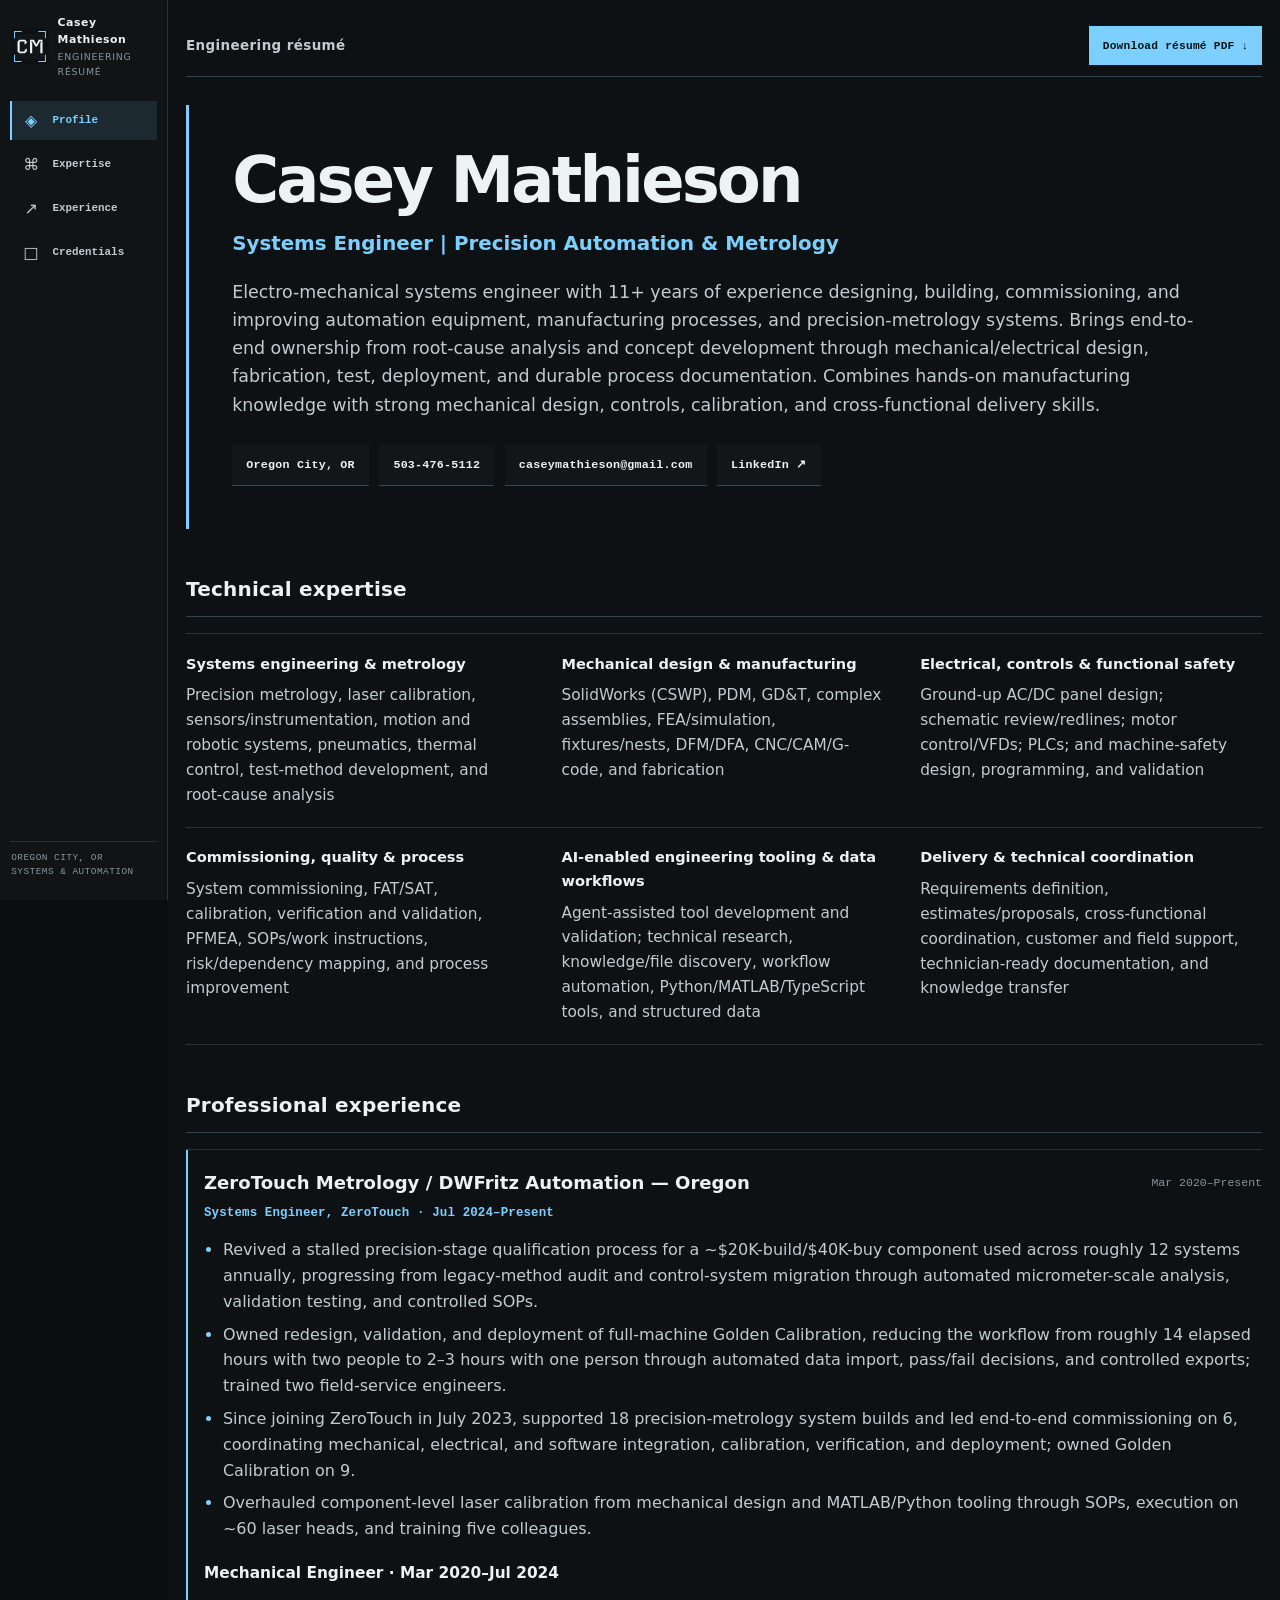
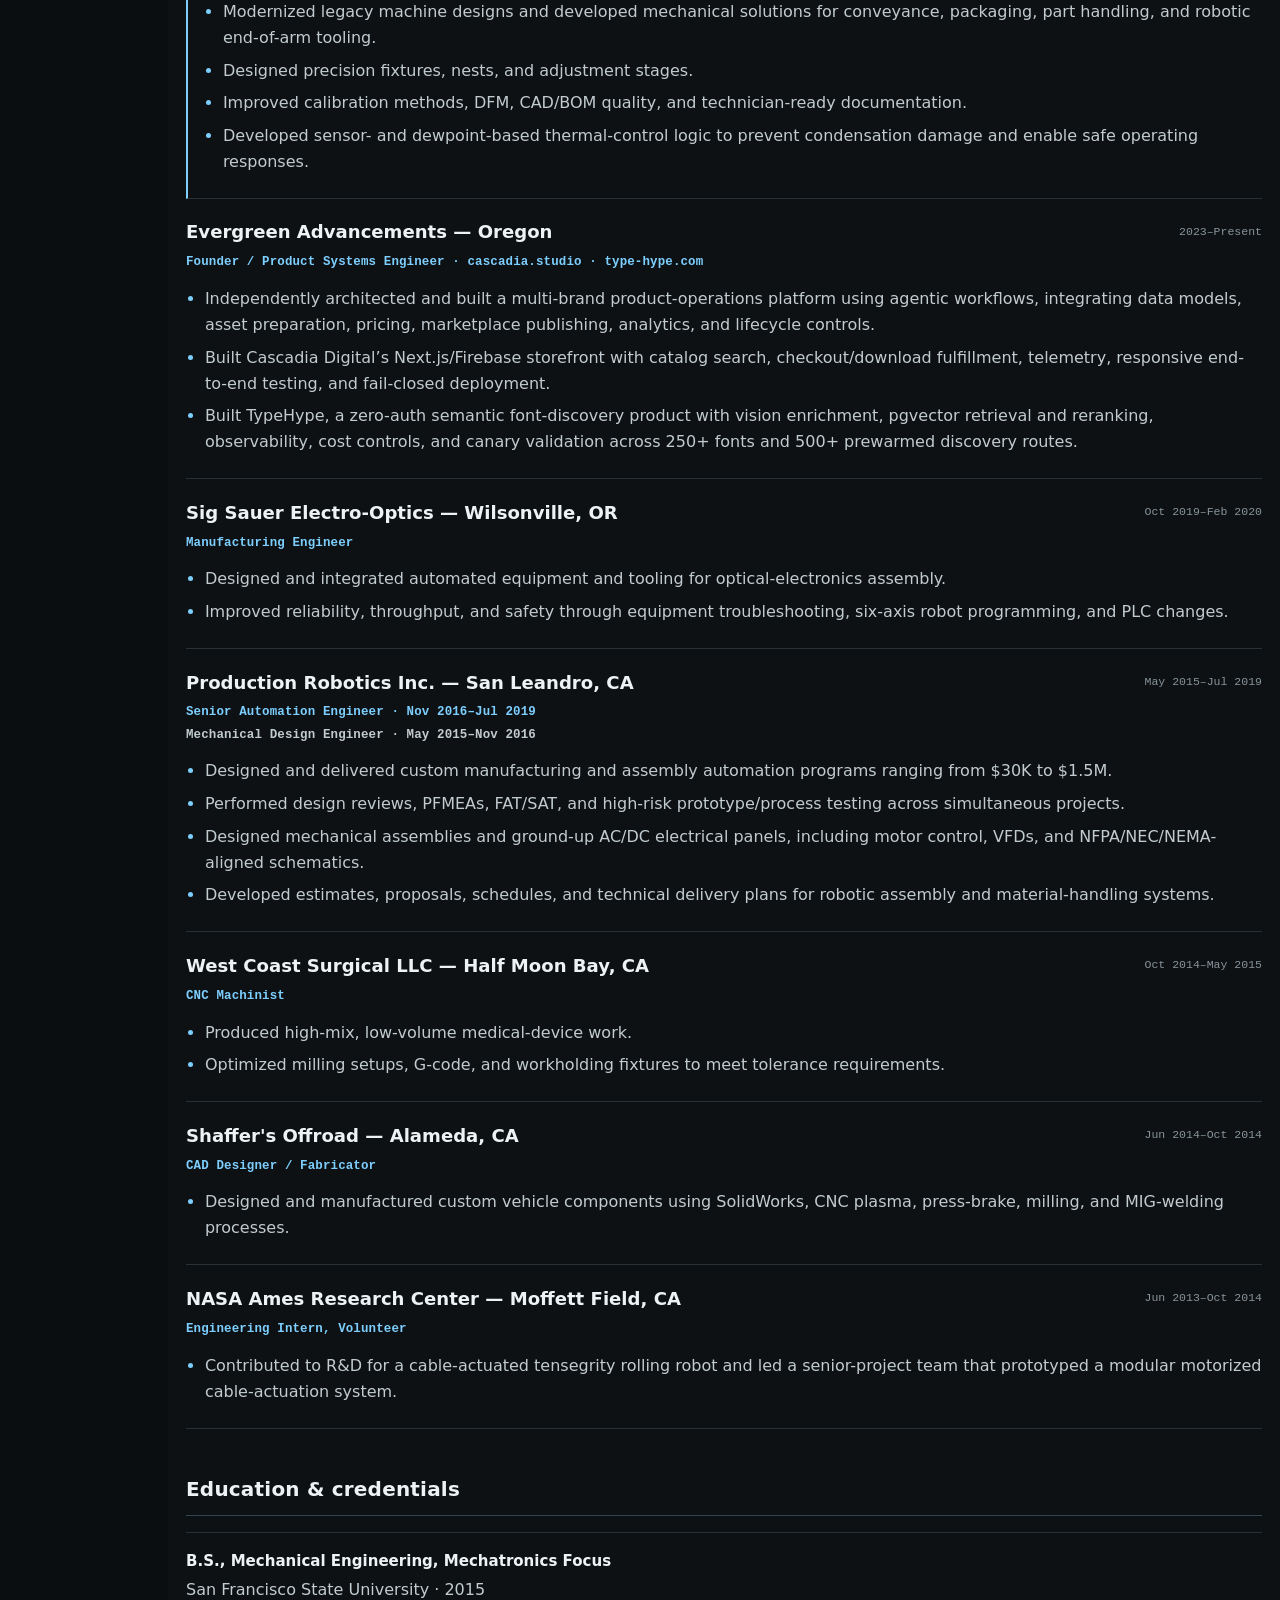
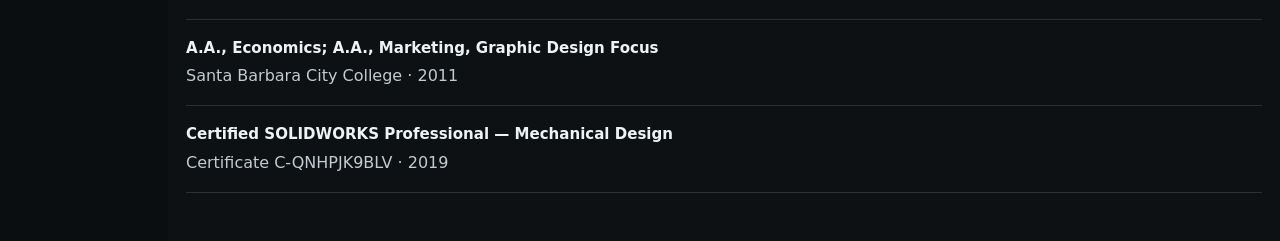
==== commit d75d0a29: "feat(site): reuse favicon in navigation" ====
--- a/index.html
+++ b/index.html
@@ -60,15 +60,10 @@
       color: var(--text-secondary);
     }
     .brand-mark {
-      display: inline-grid;
+      display: block;
+      flex: 0 0 auto;
       width: 2.35rem;
       height: 2.35rem;
-      place-items: center;
-      border: 1px solid var(--rule);
-      color: var(--accent-cyan);
-      font-size: .76rem;
-      font-weight: 800;
-      letter-spacing: .05em;
     }
     .rail-brand strong, .rail-brand small { display: block; }
     .rail-brand strong { color: var(--text-primary); font-size: .68rem; letter-spacing: .05em; }
@@ -203,7 +198,7 @@
   <div class="resume-shell">
     <aside class="resume-rail" aria-label="Résumé navigation">
       <a class="rail-brand" href="#profile" aria-label="Back to profile">
-        <span class="brand-mark">CM</span>
+        <img class="brand-mark" src="/favicon.svg" alt="" width="38" height="38">
         <span><strong>Casey Mathieson</strong><small>Engineering résumé</small></span>
       </a>
       <nav class="rail-nav">
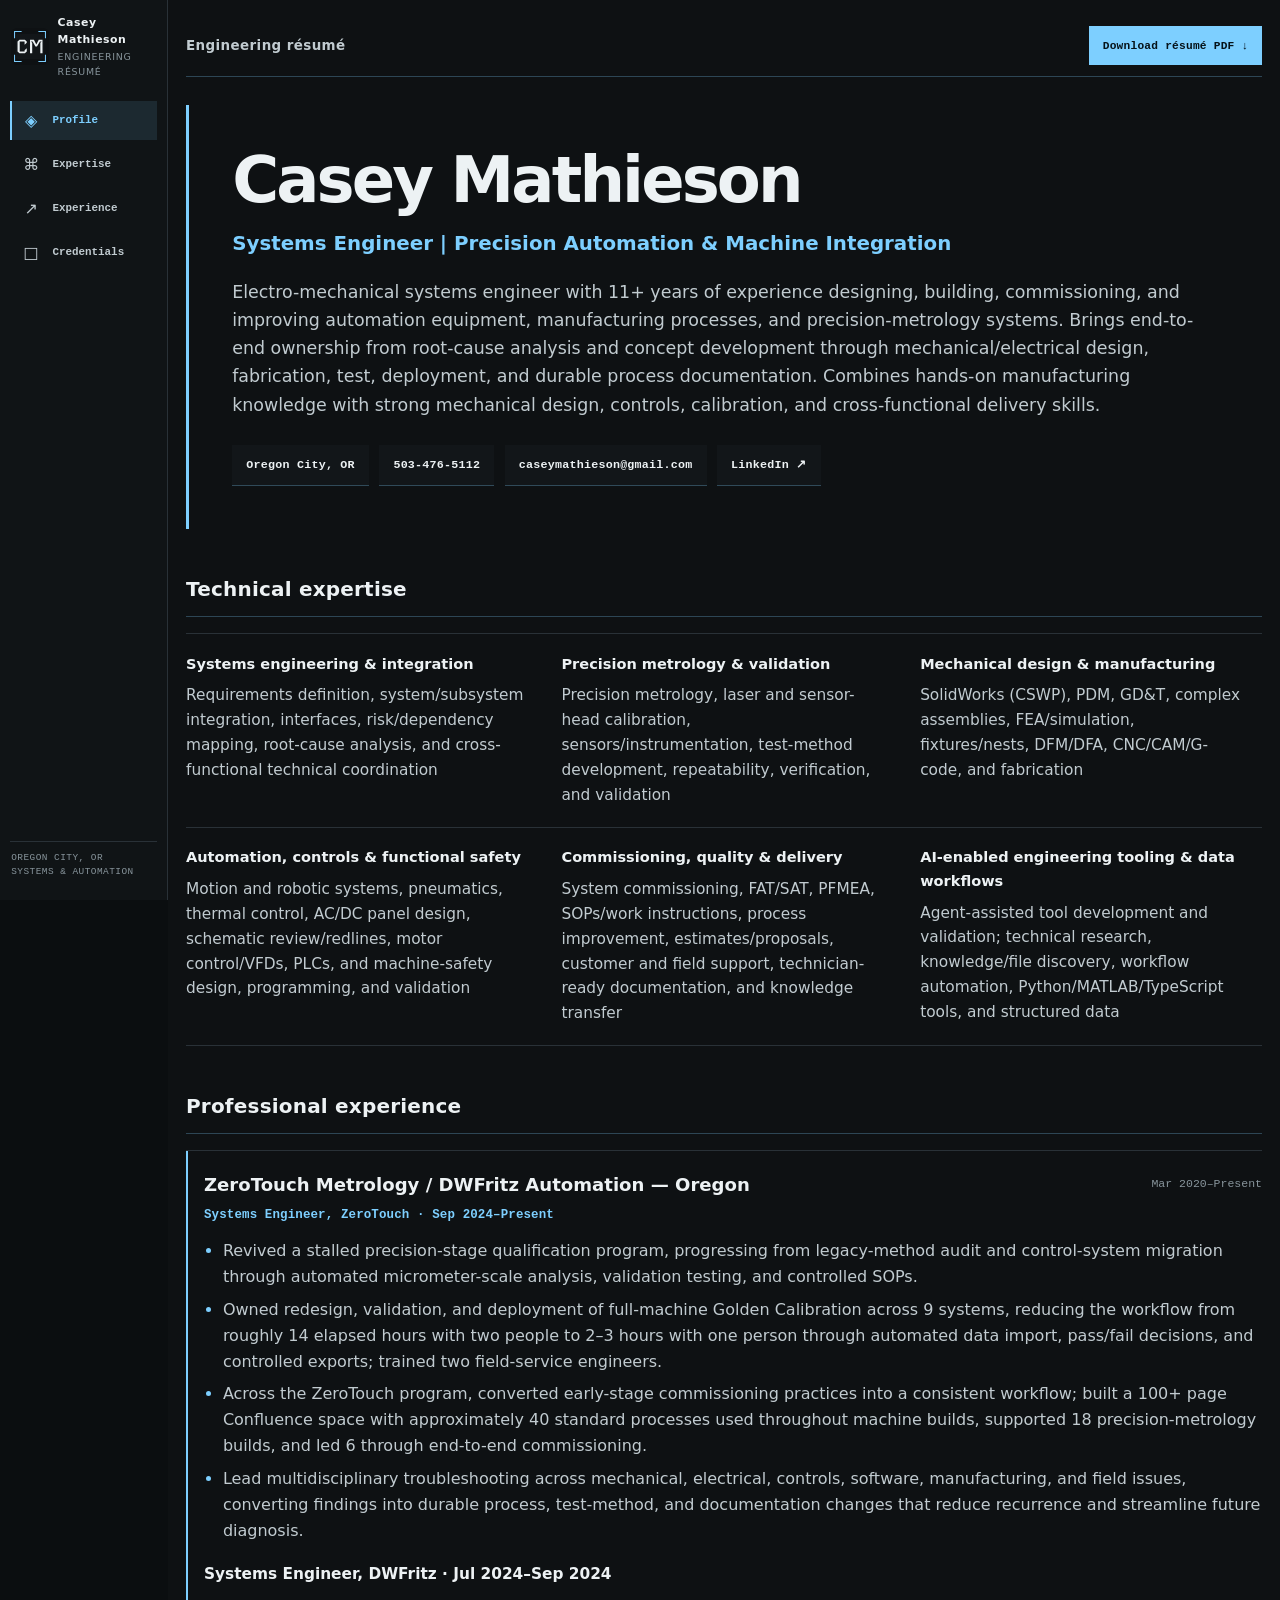
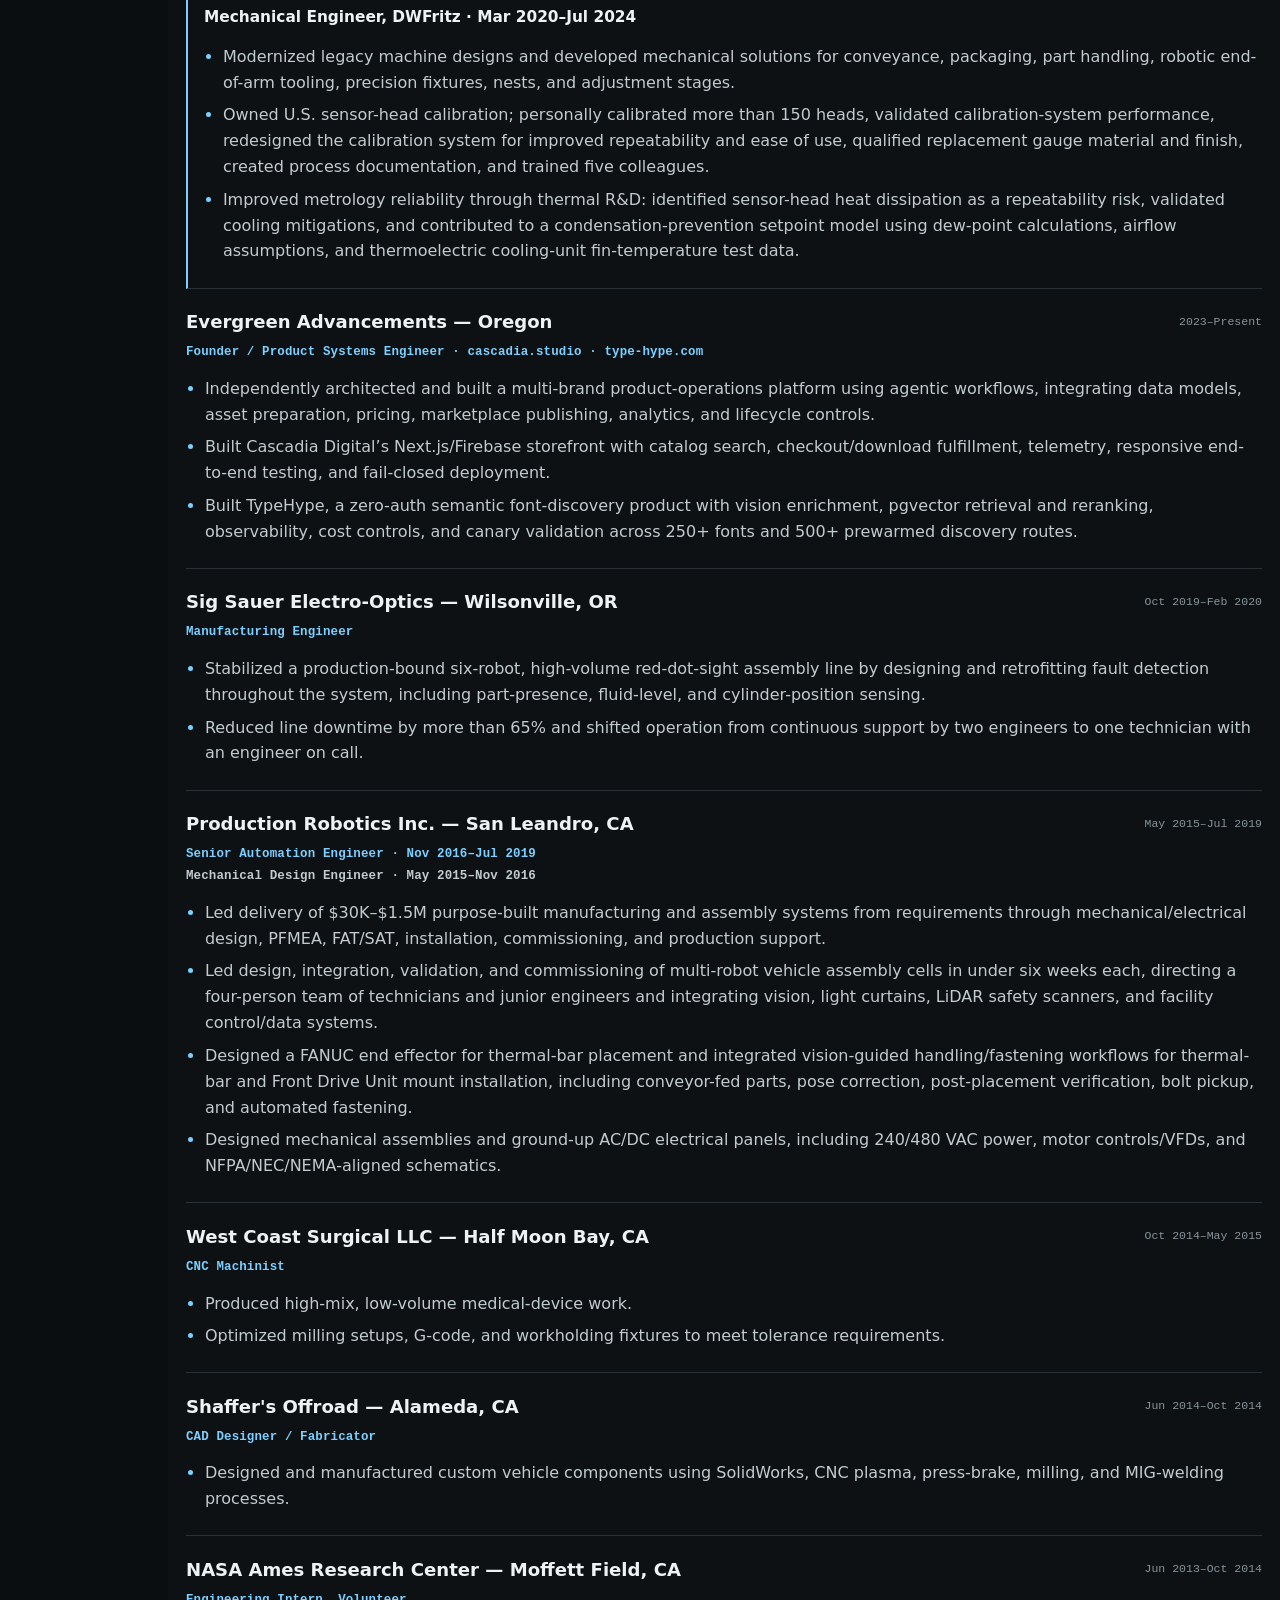
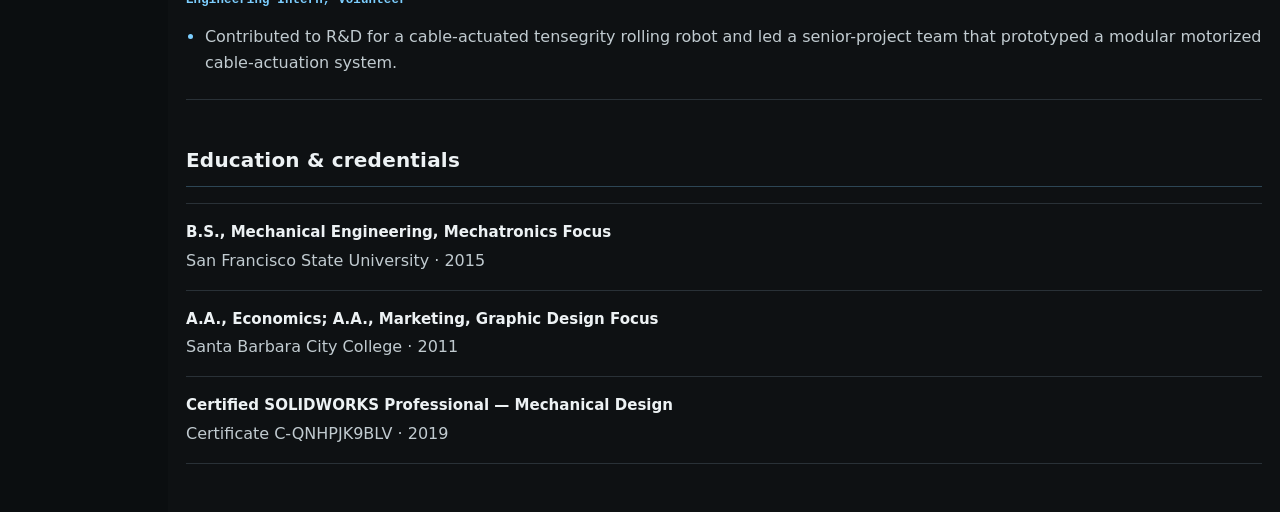
==== commit a6b10b31: "feat(resume): align public experience chronology" ====
--- a/index.html
+++ b/index.html
@@ -222,7 +222,7 @@
 
         <section class="hero" id="profile" aria-labelledby="name">
           <h1 id="name">Casey Mathieson</h1>
-          <p class="target">Systems Engineer | Precision Automation &amp; Metrology</p>
+           <p class="target">Systems Engineer | Precision Automation &amp; Machine Integration</p>
           <p class="summary">Electro-mechanical systems engineer with 11+ years of experience designing, building, commissioning, and improving automation equipment, manufacturing processes, and precision-metrology systems. Brings end-to-end ownership from root-cause analysis and concept development through mechanical/electrical design, fabrication, test, deployment, and durable process documentation. Combines hands-on manufacturing knowledge with strong mechanical design, controls, calibration, and cross-functional delivery skills.</p>
           <div class="contact-strip" aria-label="Contact details">
             <span class="contact-link">Oregon City, OR</span>
@@ -235,12 +235,12 @@
         <section id="expertise" aria-labelledby="expertise-title">
           <div class="section-heading"><h2 id="expertise-title">Technical expertise</h2></div>
           <div class="hub-grid">
-            <article class="skill-card"><strong>Systems engineering &amp; metrology</strong><p>Precision metrology, laser calibration, sensors/instrumentation, motion and robotic systems, pneumatics, thermal control, test-method development, and root-cause analysis</p></article>
+            <article class="skill-card"><strong>Systems engineering &amp; integration</strong><p>Requirements definition, system/subsystem integration, interfaces, risk/dependency mapping, root-cause analysis, and cross-functional technical coordination</p></article>
+            <article class="skill-card"><strong>Precision metrology &amp; validation</strong><p>Precision metrology, laser and sensor-head calibration, sensors/instrumentation, test-method development, repeatability, verification, and validation</p></article>
             <article class="skill-card"><strong>Mechanical design &amp; manufacturing</strong><p>SolidWorks (CSWP), PDM, GD&amp;T, complex assemblies, FEA/simulation, fixtures/nests, DFM/DFA, CNC/CAM/G-code, and fabrication</p></article>
-            <article class="skill-card"><strong>Electrical, controls &amp; functional safety</strong><p>Ground-up AC/DC panel design; schematic review/redlines; motor control/VFDs; PLCs; and machine-safety design, programming, and validation</p></article>
-            <article class="skill-card"><strong>Commissioning, quality &amp; process</strong><p>System commissioning, FAT/SAT, calibration, verification and validation, PFMEA, SOPs/work instructions, risk/dependency mapping, and process improvement</p></article>
+            <article class="skill-card"><strong>Automation, controls &amp; functional safety</strong><p>Motion and robotic systems, pneumatics, thermal control, AC/DC panel design, schematic review/redlines, motor control/VFDs, PLCs, and machine-safety design, programming, and validation</p></article>
+            <article class="skill-card"><strong>Commissioning, quality &amp; delivery</strong><p>System commissioning, FAT/SAT, PFMEA, SOPs/work instructions, process improvement, estimates/proposals, customer and field support, technician-ready documentation, and knowledge transfer</p></article>
             <article class="skill-card"><strong>AI-enabled engineering tooling &amp; data workflows</strong><p>Agent-assisted tool development and validation; technical research, knowledge/file discovery, workflow automation, Python/MATLAB/TypeScript tools, and structured data</p></article>
-            <article class="skill-card"><strong>Delivery &amp; technical coordination</strong><p>Requirements definition, estimates/proposals, cross-functional coordination, customer and field support, technician-ready documentation, and knowledge transfer</p></article>
           </div>
         </section>
 
@@ -249,19 +249,19 @@
           <div class="experience-grid">
             <article class="job-card featured">
               <div class="job-head"><h3>ZeroTouch Metrology / DWFritz Automation — Oregon</h3><span class="dates">Mar 2020–Present</span></div>
-              <p class="role">Systems Engineer, ZeroTouch · Jul 2024–Present</p>
-              <ul>
-                <li>Revived a stalled precision-stage qualification process for a ~$20K-build/$40K-buy component used across roughly 12 systems annually, progressing from legacy-method audit and control-system migration through automated micrometer-scale analysis, validation testing, and controlled SOPs.</li>
-                <li>Owned redesign, validation, and deployment of full-machine Golden Calibration, reducing the workflow from roughly 14 elapsed hours with two people to 2–3 hours with one person through automated data import, pass/fail decisions, and controlled exports; trained two field-service engineers.</li>
-                <li>Since joining ZeroTouch in July 2023, supported 18 precision-metrology system builds and led end-to-end commissioning on 6, coordinating mechanical, electrical, and software integration, calibration, verification, and deployment; owned Golden Calibration on 9.</li>
-                <li>Overhauled component-level laser calibration from mechanical design and MATLAB/Python tooling through SOPs, execution on ~60 laser heads, and training five colleagues.</li>
-              </ul>
-              <h4>Mechanical Engineer · Mar 2020–Jul 2024</h4>
-              <ul>
-                <li>Modernized legacy machine designs and developed mechanical solutions for conveyance, packaging, part handling, and robotic end-of-arm tooling.</li>
-                <li>Designed precision fixtures, nests, and adjustment stages.</li>
-                <li>Improved calibration methods, DFM, CAD/BOM quality, and technician-ready documentation.</li>
-                <li>Developed sensor- and dewpoint-based thermal-control logic to prevent condensation damage and enable safe operating responses.</li>
+              <p class="role">Systems Engineer, ZeroTouch · Sep 2024–Present</p>
+              <ul>
+                <li>Revived a stalled precision-stage qualification program, progressing from legacy-method audit and control-system migration through automated micrometer-scale analysis, validation testing, and controlled SOPs.</li>
+                <li>Owned redesign, validation, and deployment of full-machine Golden Calibration across 9 systems, reducing the workflow from roughly 14 elapsed hours with two people to 2–3 hours with one person through automated data import, pass/fail decisions, and controlled exports; trained two field-service engineers.</li>
+                <li>Across the ZeroTouch program, converted early-stage commissioning practices into a consistent workflow; built a 100+ page Confluence space with approximately 40 standard processes used throughout machine builds, supported 18 precision-metrology builds, and led 6 through end-to-end commissioning.</li>
+                <li>Lead multidisciplinary troubleshooting across mechanical, electrical, controls, software, manufacturing, and field issues, converting findings into durable process, test-method, and documentation changes that reduce recurrence and streamline future diagnosis.</li>
+              </ul>
+              <h4>Systems Engineer, DWFritz · Jul 2024–Sep 2024</h4>
+              <h4>Mechanical Engineer, DWFritz · Mar 2020–Jul 2024</h4>
+              <ul>
+                <li>Modernized legacy machine designs and developed mechanical solutions for conveyance, packaging, part handling, robotic end-of-arm tooling, precision fixtures, nests, and adjustment stages.</li>
+                <li>Owned U.S. sensor-head calibration; personally calibrated more than 150 heads, validated calibration-system performance, redesigned the calibration system for improved repeatability and ease of use, qualified replacement gauge material and finish, created process documentation, and trained five colleagues.</li>
+                <li>Improved metrology reliability through thermal R&amp;D: identified sensor-head heat dissipation as a repeatability risk, validated cooling mitigations, and contributed to a condensation-prevention setpoint model using dew-point calculations, airflow assumptions, and thermoelectric cooling-unit fin-temperature test data.</li>
               </ul>
             </article>
 
@@ -279,8 +279,8 @@
               <div class="job-head"><h3>Sig Sauer Electro-Optics — Wilsonville, OR</h3><span class="dates">Oct 2019–Feb 2020</span></div>
               <p class="role">Manufacturing Engineer</p>
               <ul>
-                <li>Designed and integrated automated equipment and tooling for optical-electronics assembly.</li>
-                <li>Improved reliability, throughput, and safety through equipment troubleshooting, six-axis robot programming, and PLC changes.</li>
+                <li>Stabilized a production-bound six-robot, high-volume red-dot-sight assembly line by designing and retrofitting fault detection throughout the system, including part-presence, fluid-level, and cylinder-position sensing.</li>
+                <li>Reduced line downtime by more than 65% and shifted operation from continuous support by two engineers to one technician with an engineer on call.</li>
               </ul>
             </article>
 
@@ -289,10 +289,10 @@
               <p class="role">Senior Automation Engineer · Nov 2016–Jul 2019</p>
               <p class="role">Mechanical Design Engineer · May 2015–Nov 2016</p>
               <ul>
-                <li>Designed and delivered custom manufacturing and assembly automation programs ranging from $30K to $1.5M.</li>
-                <li>Performed design reviews, PFMEAs, FAT/SAT, and high-risk prototype/process testing across simultaneous projects.</li>
-                <li>Designed mechanical assemblies and ground-up AC/DC electrical panels, including motor control, VFDs, and NFPA/NEC/NEMA-aligned schematics.</li>
-                <li>Developed estimates, proposals, schedules, and technical delivery plans for robotic assembly and material-handling systems.</li>
+                <li>Led delivery of $30K–$1.5M purpose-built manufacturing and assembly systems from requirements through mechanical/electrical design, PFMEA, FAT/SAT, installation, commissioning, and production support.</li>
+                <li>Led design, integration, validation, and commissioning of multi-robot vehicle assembly cells in under six weeks each, directing a four-person team of technicians and junior engineers and integrating vision, light curtains, LiDAR safety scanners, and facility control/data systems.</li>
+                <li>Designed a FANUC end effector for thermal-bar placement and integrated vision-guided handling/fastening workflows for thermal-bar and Front Drive Unit mount installation, including conveyor-fed parts, pose correction, post-placement verification, bolt pickup, and automated fastening.</li>
+                <li>Designed mechanical assemblies and ground-up AC/DC electrical panels, including 240/480 VAC power, motor controls/VFDs, and NFPA/NEC/NEMA-aligned schematics.</li>
               </ul>
             </article>
 
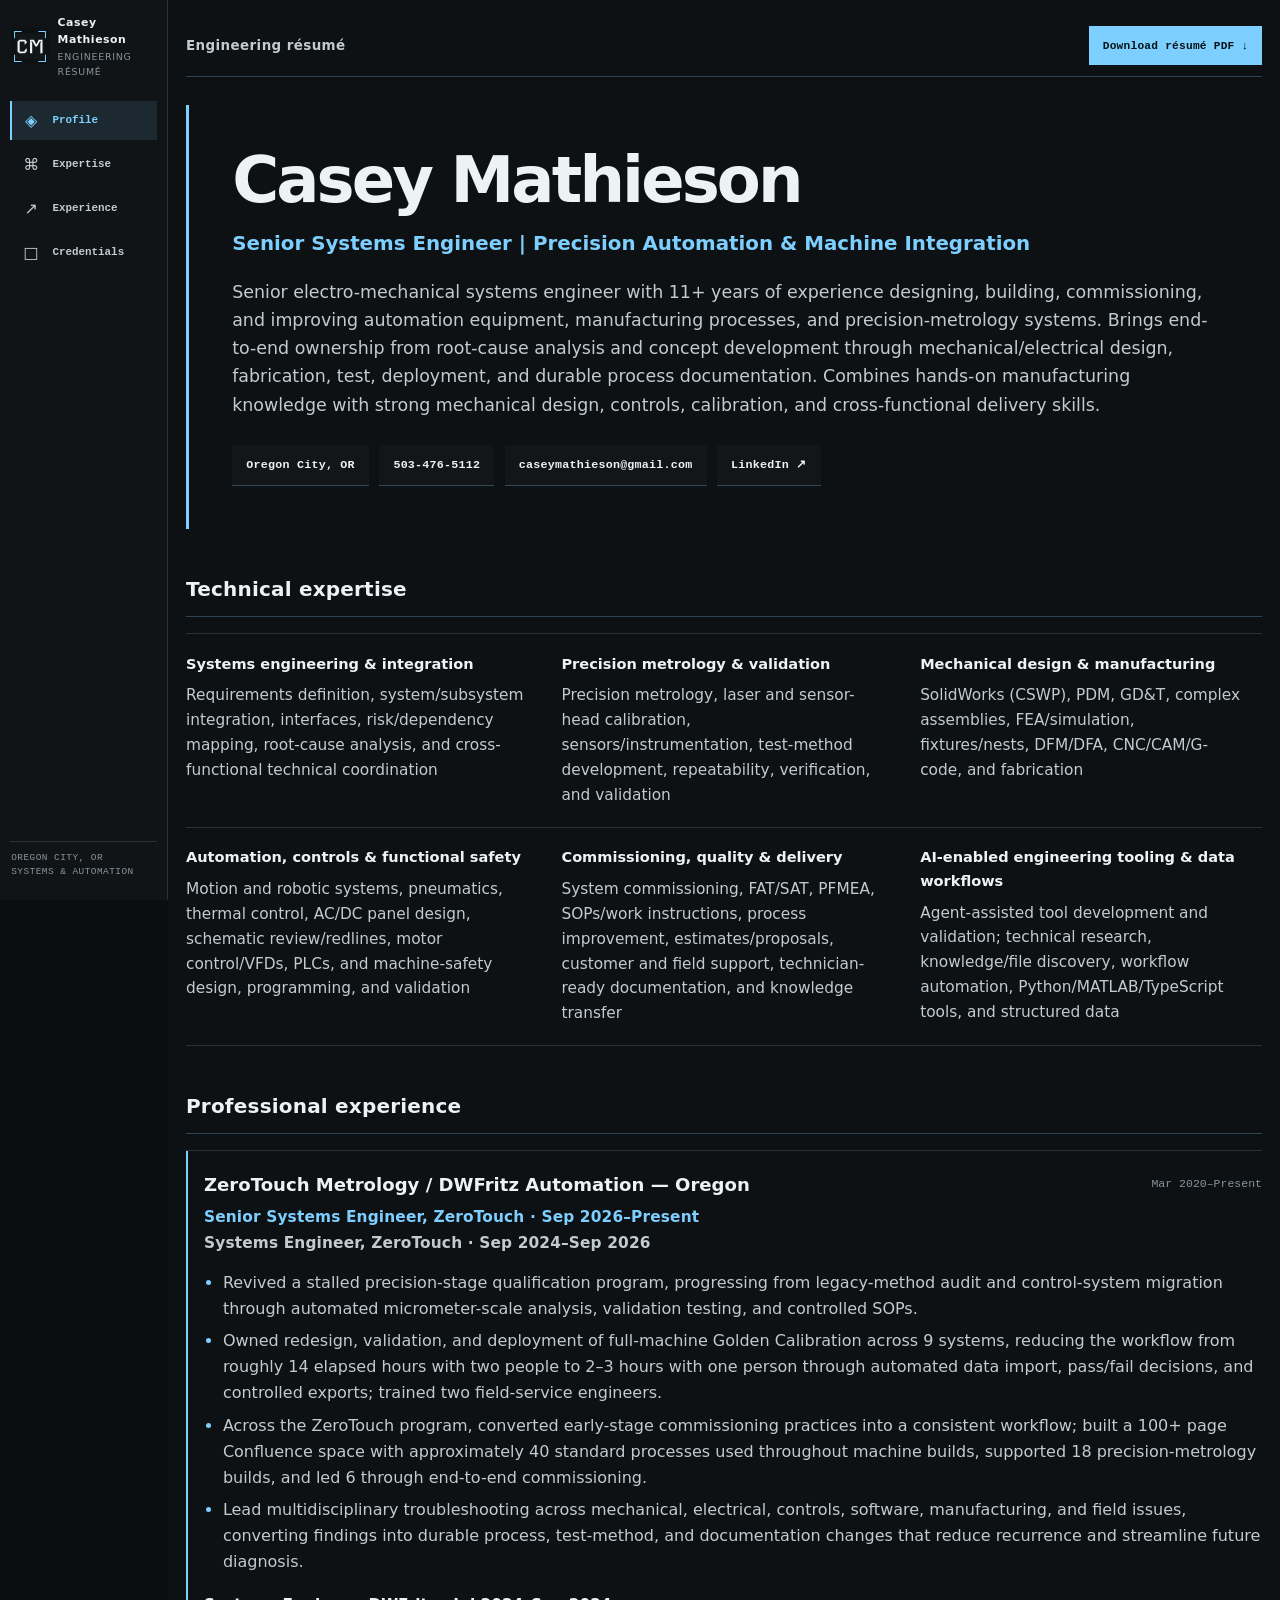
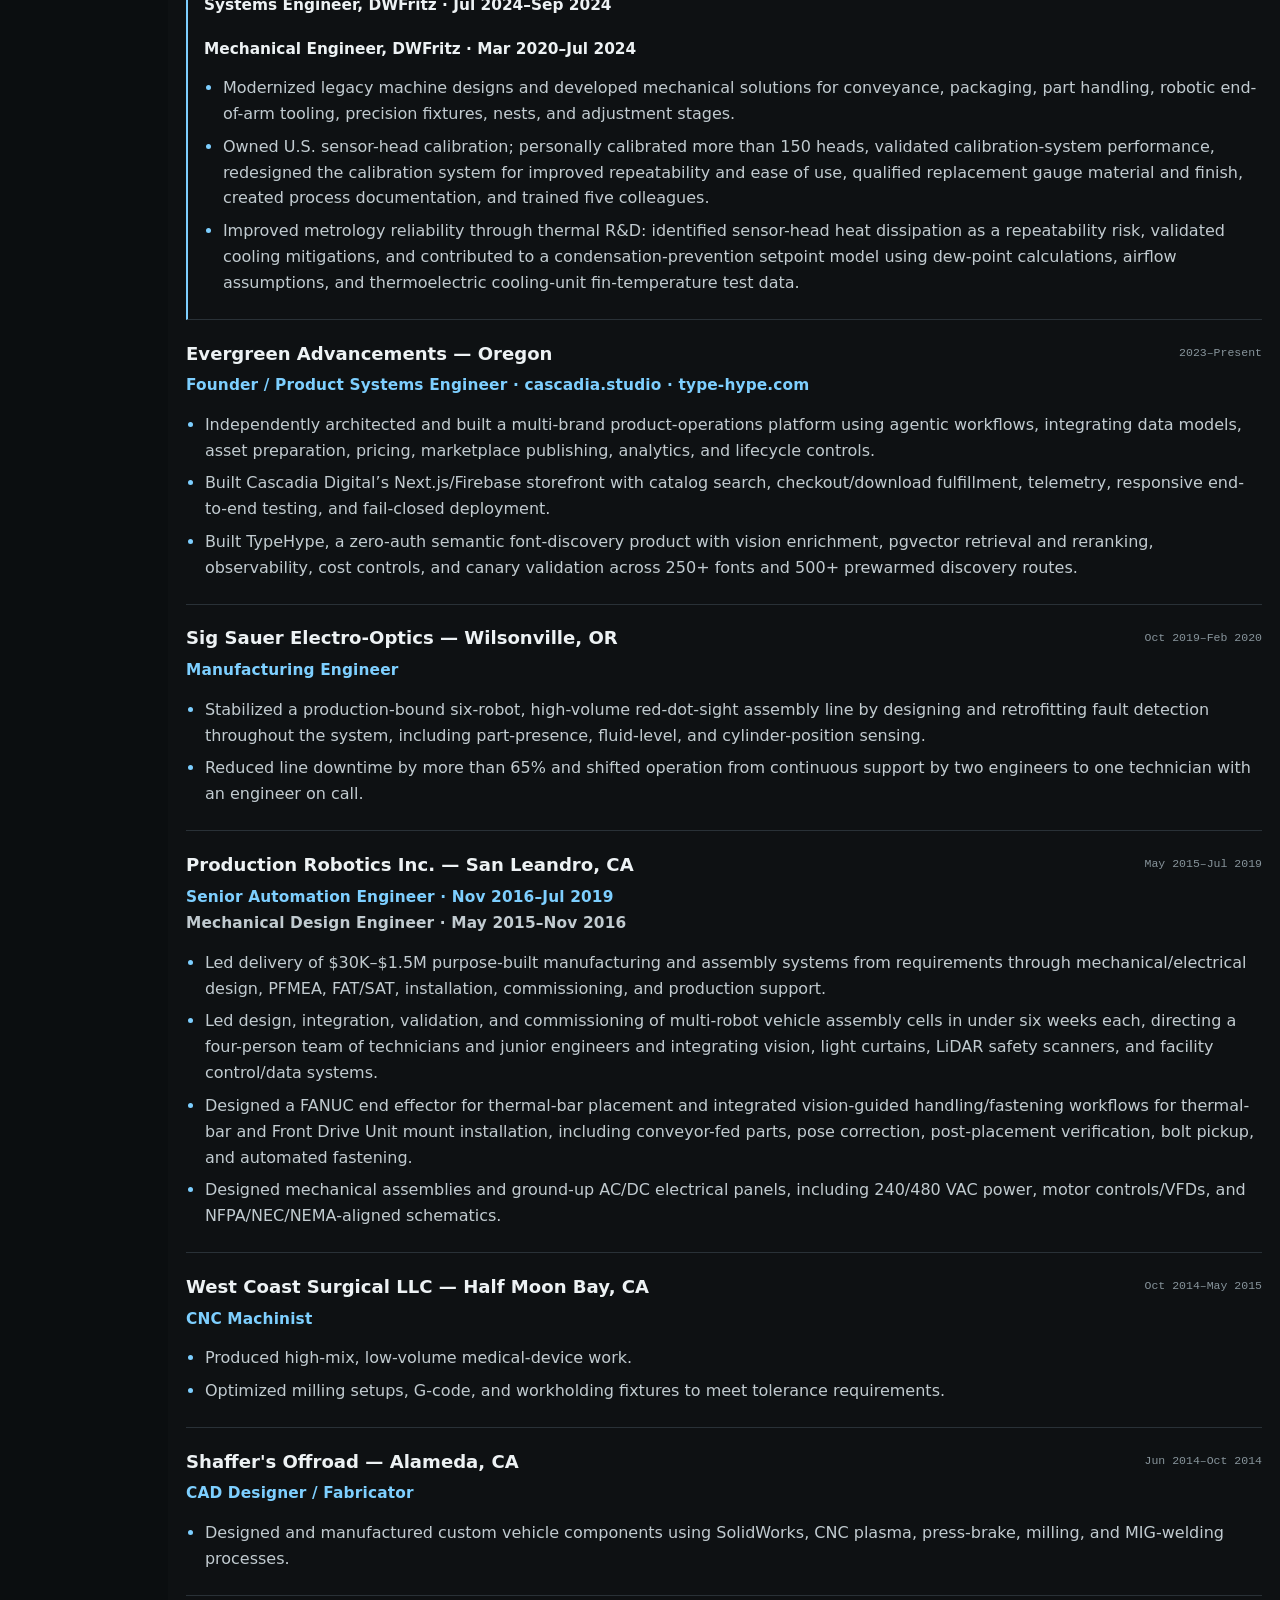
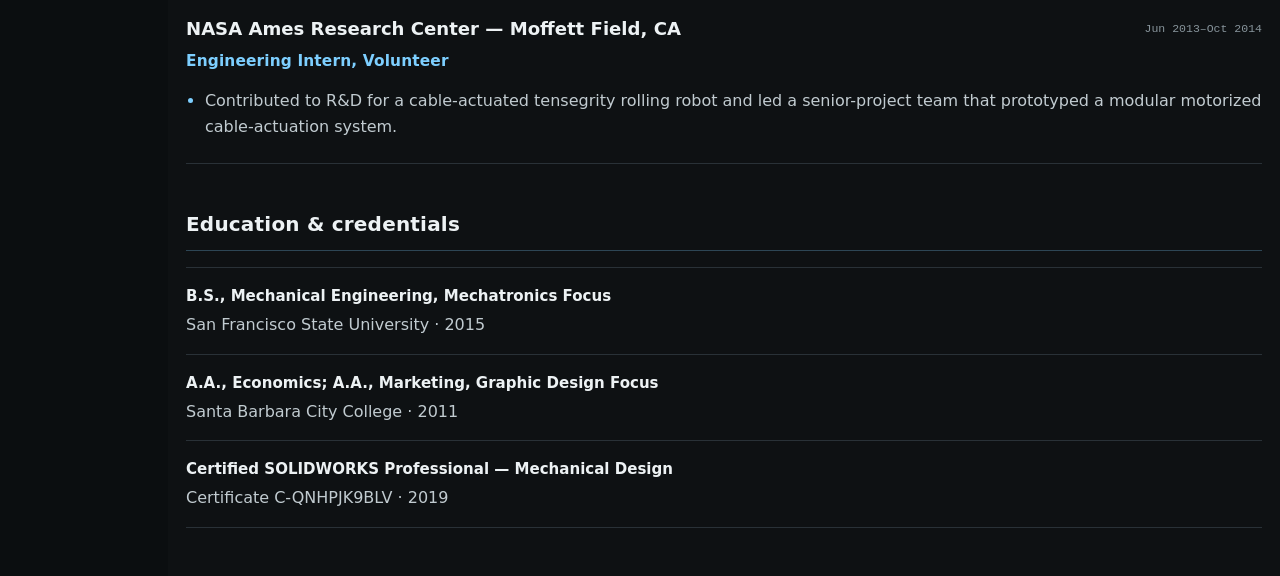
==== commit 9bc5bce4: "feat(resume): add senior systems engineer promotion" ====
--- a/index.html
+++ b/index.html
@@ -4,9 +4,9 @@
   <meta charset="utf-8">
   <meta name="viewport" content="width=device-width, initial-scale=1">
   <link rel="icon" type="image/svg+xml" href="/favicon.svg">
-  <meta name="description" content="Casey Mathieson — electro-mechanical systems engineer specializing in automation, precision manufacturing, and metrology.">
+  <meta name="description" content="Casey Mathieson — senior electro-mechanical systems engineer specializing in automation, precision manufacturing, and metrology.">
   <meta name="theme-color" content="#080a0b">
-  <title>Casey Mathieson | Electro-Mechanical Systems Engineer</title>
+  <title>Casey Mathieson | Senior Electro-Mechanical Systems Engineer</title>
   <style>
     :root {
       color-scheme: dark;
@@ -34,7 +34,7 @@
     }
     a { color: inherit; text-decoration: none; }
     a:hover { color: var(--accent-cyan); }
-    .mono, .rail-label, .dates, .role, .contact-link, .download-action {
+    .mono, .rail-label, .dates, .contact-link, .download-action {
       font-family: "JetBrains Mono", "Cascadia Code", "SF Mono", Consolas, monospace;
     }
     .resume-shell { display: flex; min-height: 100vh; }
@@ -143,7 +143,7 @@
     .job-head { display: flex; align-items: start; justify-content: space-between; gap: 1rem; }
     h3 { margin: 0; color: var(--text-primary); font-size: 1.13rem; line-height: 1.3; }
     .dates { flex: 0 0 auto; margin: .15rem 0 0; color: var(--text-muted); font-size: .72rem; text-align: right; }
-    .role { margin: .52rem 0 0; color: var(--accent-cyan); font-size: .78rem; font-weight: 700; letter-spacing: .01em; }
+    .role { margin: .52rem 0 0; color: var(--accent-cyan); font-size: .96rem; font-weight: 700; letter-spacing: .01em; }
     .role + .role { margin-top: .12rem; color: var(--text-secondary); }
     h4 { margin: 1.15rem 0 0; color: var(--text-primary); font-size: .96rem; }
     ul { margin: .85rem 0 0; padding-left: 1.18rem; color: var(--text-secondary); }
@@ -222,8 +222,8 @@
 
         <section class="hero" id="profile" aria-labelledby="name">
           <h1 id="name">Casey Mathieson</h1>
-           <p class="target">Systems Engineer | Precision Automation &amp; Machine Integration</p>
-          <p class="summary">Electro-mechanical systems engineer with 11+ years of experience designing, building, commissioning, and improving automation equipment, manufacturing processes, and precision-metrology systems. Brings end-to-end ownership from root-cause analysis and concept development through mechanical/electrical design, fabrication, test, deployment, and durable process documentation. Combines hands-on manufacturing knowledge with strong mechanical design, controls, calibration, and cross-functional delivery skills.</p>
+          <p class="target">Senior Systems Engineer | Precision Automation &amp; Machine Integration</p>
+          <p class="summary">Senior electro-mechanical systems engineer with 11+ years of experience designing, building, commissioning, and improving automation equipment, manufacturing processes, and precision-metrology systems. Brings end-to-end ownership from root-cause analysis and concept development through mechanical/electrical design, fabrication, test, deployment, and durable process documentation. Combines hands-on manufacturing knowledge with strong mechanical design, controls, calibration, and cross-functional delivery skills.</p>
           <div class="contact-strip" aria-label="Contact details">
             <span class="contact-link">Oregon City, OR</span>
             <a class="contact-link" href="tel:+15034765112">503-476-5112</a>
@@ -249,7 +249,8 @@
           <div class="experience-grid">
             <article class="job-card featured">
               <div class="job-head"><h3>ZeroTouch Metrology / DWFritz Automation — Oregon</h3><span class="dates">Mar 2020–Present</span></div>
-              <p class="role">Systems Engineer, ZeroTouch · Sep 2024–Present</p>
+              <p class="role">Senior Systems Engineer, ZeroTouch · Sep 2026–Present</p>
+              <p class="role">Systems Engineer, ZeroTouch · Sep 2024–Sep 2026</p>
               <ul>
                 <li>Revived a stalled precision-stage qualification program, progressing from legacy-method audit and control-system migration through automated micrometer-scale analysis, validation testing, and controlled SOPs.</li>
                 <li>Owned redesign, validation, and deployment of full-machine Golden Calibration across 9 systems, reducing the workflow from roughly 14 elapsed hours with two people to 2–3 hours with one person through automated data import, pass/fail decisions, and controlled exports; trained two field-service engineers.</li>
